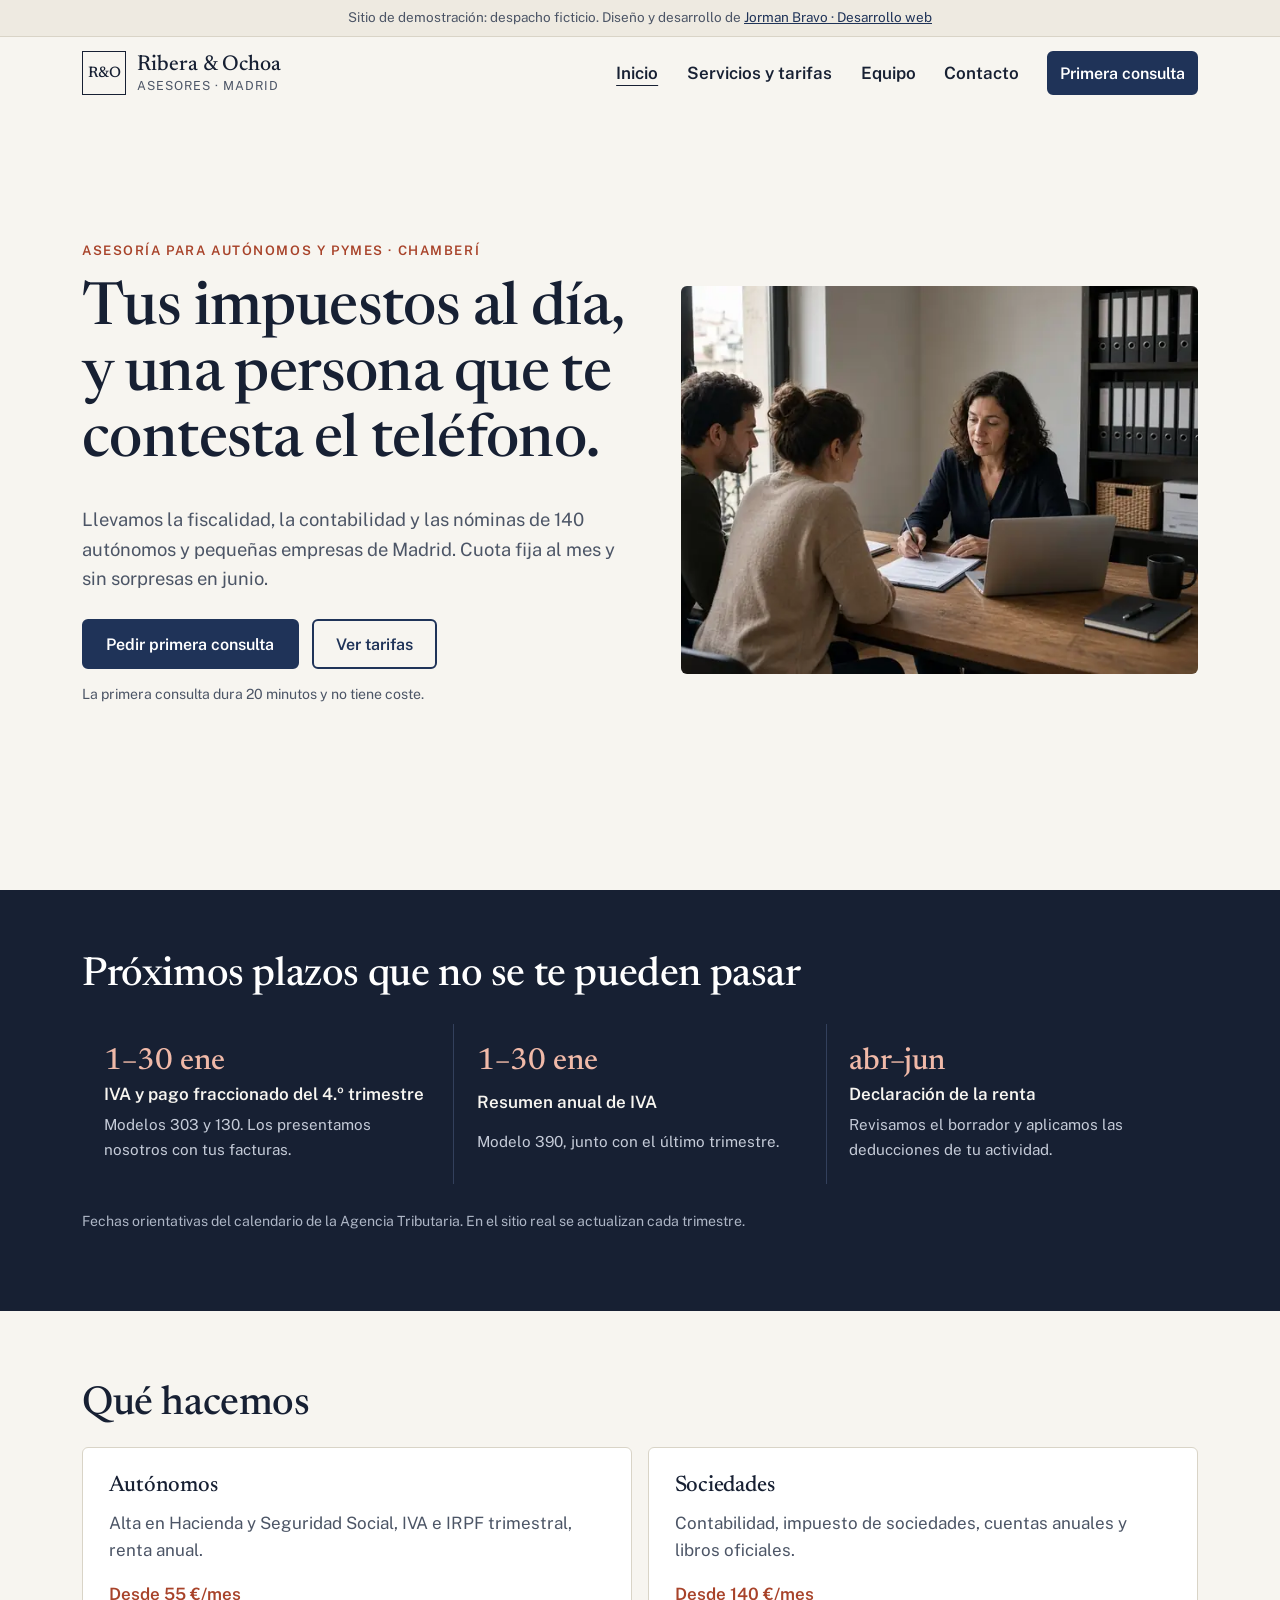
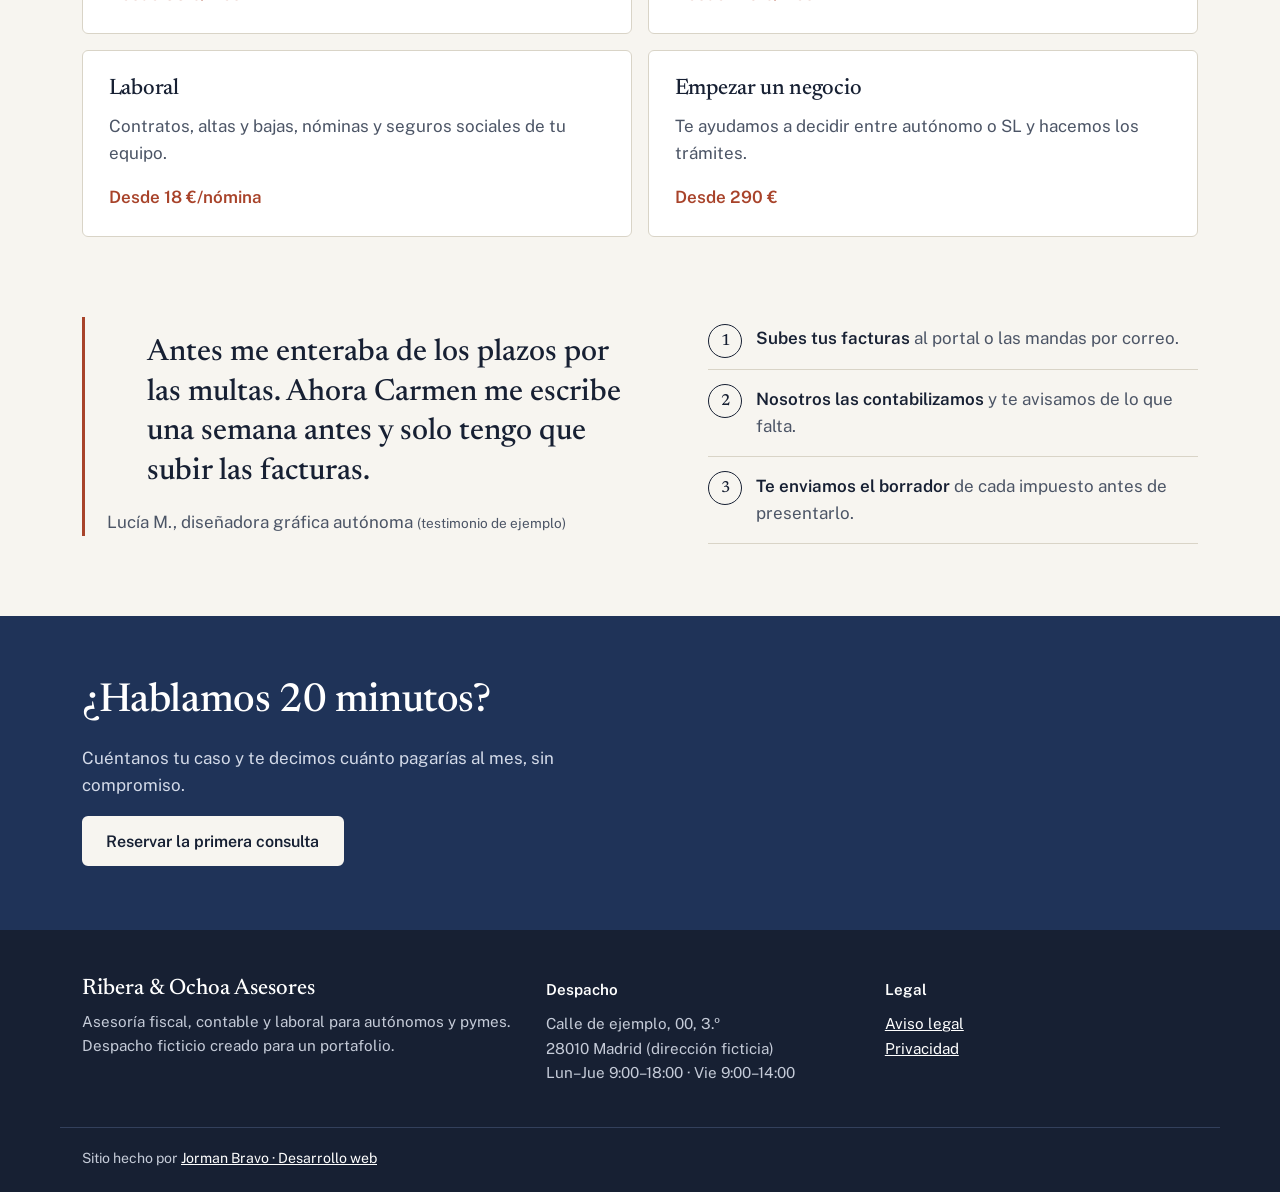
==== index.html @ f6ac03fb "Primera versión de la demo" ====
<!doctype html>
<html lang="es">
<head>
<meta charset="utf-8">
<meta name="viewport" content="width=device-width, initial-scale=1">
<title>Ribera & Ochoa Asesores · Gestoría para autónomos y pymes en Madrid</title>
<meta name="description" content="Asesoría fiscal, contable y laboral en Chamberí. Cuota fija desde 55 €/mes y primera consulta sin coste. Despacho ficticio de demostración.">
<link rel="canonical" href="https://jormanj2b.github.io/demo-asesoria/">
<meta http-equiv="Content-Security-Policy" content="default-src 'self'; img-src 'self' data:; style-src 'self'; script-src 'self'; font-src 'self'; connect-src 'self'; object-src 'none'; base-uri 'self'; form-action 'self'">
<meta name="referrer" content="strict-origin-when-cross-origin">
<meta name="theme-color" content="#172033">
<meta property="og:type" content="website">
<meta property="og:title" content="Ribera & Ochoa Asesores · Gestoría para autónomos y pymes en Madrid">
<meta property="og:description" content="Asesoría fiscal, contable y laboral en Chamberí. Cuota fija desde 55 €/mes y primera consulta sin coste. Despacho ficticio de demostración.">
<meta property="og:url" content="https://jormanj2b.github.io/demo-asesoria/">
<meta property="og:image" content="https://jormanj2b.github.io/demo-asesoria/img/og.jpg">
<meta property="og:locale" content="es_ES">
<meta name="twitter:card" content="summary_large_image">
<link rel="icon" href="favicon.svg" type="image/svg+xml">
<link rel="preload" href="fonts/newsreader-normal-500.woff2" as="font" type="font/woff2" crossorigin>
<link rel="stylesheet" href="fonts.css">
<link rel="stylesheet" href="styles.css">
<script type="application/ld+json">
{"@context":"https://schema.org","@type":"AccountingService","name":"Ribera & Ochoa Asesores","description":"Asesoría fiscal, contable y laboral para autónomos y pymes en Madrid. Despacho ficticio de demostración.","url":"https://jormanj2b.github.io/demo-asesoria/","image":"https://jormanj2b.github.io/demo-asesoria/img/og.jpg","priceRange":"desde 55 € al mes","areaServed":"España","address":{"@type":"PostalAddress","streetAddress":"Calle de ejemplo, 00","addressLocality":"Madrid","postalCode":"28010","addressCountry":"ES"},"openingHoursSpecification":[{"@type":"OpeningHoursSpecification","dayOfWeek":["Monday","Tuesday","Wednesday","Thursday"],"opens":"09:00","closes":"18:00"},{"@type":"OpeningHoursSpecification","dayOfWeek":"Friday","opens":"09:00","closes":"14:00"}],"employee":[{"@type":"Person","name":"Carmen Ribera","jobTitle":"Asesora fiscal"},{"@type":"Person","name":"Javier Ochoa","jobTitle":"Contabilidad y sociedades"},{"@type":"Person","name":"Daniela Paredes","jobTitle":"Laboral y nóminas"}]}
</script>
<link rel="preload" as="image" href="img/hero-800.webp" imagesrcset="img/hero-800.webp 800w, img/hero-1600.webp 1600w" imagesizes="(min-width: 960px) 50vw, 100vw">
</head>
<body>
<a class="skip" href="#main">Saltar al contenido</a>
<div class="demo-bar">Sitio de demostración: despacho ficticio. Diseño y desarrollo de <a href="https://jormanj2b.github.io/">Jorman Bravo · Desarrollo web</a></div>
<header class="top">
  <a class="logo" href="./"><span class="mono" aria-hidden="true">R&amp;O</span><span>Ribera &amp; Ochoa<small>Asesores · Madrid</small></span></a>
  <button class="menu-btn" type="button" aria-expanded="false" aria-controls="nav" aria-label="Abrir menú"><span></span><span></span><span></span></button>
  <nav id="nav" class="nav" aria-label="Principal"><a href="./" aria-current="page">Inicio</a><a href="servicios.html">Servicios y tarifas</a><a href="equipo.html">Equipo</a><a href="contacto.html">Contacto</a><a class="btn btn-small" href="contacto.html">Primera consulta</a></nav>
</header>
<main id="main">
<section class="hero">
  <div class="hero-text">
    <p class="eyebrow">Asesoría para autónomos y pymes · Chamberí</p>
    <h1>Tus impuestos al día, y una persona que te contesta el teléfono.</h1>
    <p class="lead">Llevamos la fiscalidad, la contabilidad y las nóminas de 140 autónomos y pequeñas empresas de Madrid. Cuota fija al mes y sin sorpresas en junio.</p>
    <div class="cta"><a class="btn" href="contacto.html">Pedir primera consulta</a><a class="btn btn-line" href="servicios.html">Ver tarifas</a></div>
    <p class="small">La primera consulta dura 20 minutos y no tiene coste.</p>
  </div>
  <img class="hero-img" src="img/hero-800.webp" srcset="img/hero-400.webp 400w, img/hero-800.webp 800w, img/hero-1600.webp 1600w" sizes="(min-width: 960px) 50vw, 100vw" width="1600" height="900" alt="Una asesora revisa documentos con una pareja de autónomos en el despacho" fetchpriority="high">
</section>
<section class="band">
  <div class="wrap">
    <h2>Próximos plazos que no se te pueden pasar</h2>
    <ol class="deadlines">
      <li><time>1–30 ene</time><b>IVA y pago fraccionado del 4.º trimestre</b><span>Modelos 303 y 130. Los presentamos nosotros con tus facturas.</span></li>
      <li><time>1–30 ene</time><b>Resumen anual de IVA</b><span>Modelo 390, junto con el último trimestre.</span></li>
      <li><time>abr–jun</time><b>Declaración de la renta</b><span>Revisamos el borrador y aplicamos las deducciones de tu actividad.</span></li>
    </ol>
    <p class="small">Fechas orientativas del calendario de la Agencia Tributaria. En el sitio real se actualizan cada trimestre.</p>
  </div>
</section>
<section class="wrap section">
  <h2>Qué hacemos</h2>
  <div class="svc-grid">
    <a class="svc" href="servicios.html#autonomos"><h3>Autónomos</h3><p>Alta en Hacienda y Seguridad Social, IVA e IRPF trimestral, renta anual.</p><span class="more">Desde 55 €/mes</span></a>
    <a class="svc" href="servicios.html#sociedades"><h3>Sociedades</h3><p>Contabilidad, impuesto de sociedades, cuentas anuales y libros oficiales.</p><span class="more">Desde 140 €/mes</span></a>
    <a class="svc" href="servicios.html#laboral"><h3>Laboral</h3><p>Contratos, altas y bajas, nóminas y seguros sociales de tu equipo.</p><span class="more">Desde 18 €/nómina</span></a>
    <a class="svc" href="servicios.html#empezar"><h3>Empezar un negocio</h3><p>Te ayudamos a decidir entre autónomo o SL y hacemos los trámites.</p><span class="more">Desde 290 €</span></a>
  </div>
</section>
<section class="wrap section quote-sec">
  <figure class="quote">
    <blockquote><p>Antes me enteraba de los plazos por las multas. Ahora Carmen me escribe una semana antes y solo tengo que subir las facturas.</p></blockquote>
    <figcaption>Lucía M., diseñadora gráfica autónoma <span>(testimonio de ejemplo)</span></figcaption>
  </figure>
  <ul class="how">
    <li><b>Subes tus facturas</b> al portal o las mandas por correo.</li>
    <li><b>Nosotros las contabilizamos</b> y te avisamos de lo que falta.</li>
    <li><b>Te enviamos el borrador</b> de cada impuesto antes de presentarlo.</li>
  </ul>
</section>
<section class="cta-band"><div class="wrap"><h2>¿Hablamos 20 minutos?</h2><p>Cuéntanos tu caso y te decimos cuánto pagarías al mes, sin compromiso.</p><a class="btn btn-light" href="contacto.html">Reservar la primera consulta</a></div></section>

</main>
<footer class="foot">
  <div class="foot-grid">
    <div><p class="foot-brand">Ribera &amp; Ochoa Asesores</p><p>Asesoría fiscal, contable y laboral para autónomos y pymes. Despacho ficticio creado para un portafolio.</p></div>
    <div><p class="foot-h">Despacho</p><p>Calle de ejemplo, 00, 3.º<br>28010 Madrid (dirección ficticia)<br>Lun–Jue 9:00–18:00 · Vie 9:00–14:00</p></div>
    <div><p class="foot-h">Legal</p><p><a href="aviso-legal.html">Aviso legal</a><br><a href="privacidad.html">Privacidad</a></p></div>
  </div>
  <p class="credit">Sitio hecho por <a href="https://jormanj2b.github.io/">Jorman Bravo · Desarrollo web</a></p>
</footer>
<script src="app.js" defer></script>
</body>
</html>
---- fonts.css ----
/* Fuentes locales (subconjunto latin) */
@font-face {
  font-family: 'Newsreader';
  font-style: normal;
  font-weight: 500;
  font-display: swap;
  src: url('fonts/newsreader-normal-500.woff2') format('woff2');
  unicode-range: U+0000-00FF, U+0131, U+0152-0153, U+02BB-02BC, U+02C6, U+02DA, U+02DC, U+0304, U+0308, U+0329, U+2000-206F, U+20AC, U+2122, U+2191, U+2193, U+2212, U+2215, U+FEFF, U+FFFD;
}
@font-face {
  font-family: 'Public Sans';
  font-style: normal;
  font-weight: 400;
  font-display: swap;
  src: url('fonts/public-sans-normal-400.woff2') format('woff2');
  unicode-range: U+0000-00FF, U+0131, U+0152-0153, U+02BB-02BC, U+02C6, U+02DA, U+02DC, U+0304, U+0308, U+0329, U+2000-206F, U+20AC, U+2122, U+2191, U+2193, U+2212, U+2215, U+FEFF, U+FFFD;
}
@font-face {
  font-family: 'Public Sans';
  font-style: normal;
  font-weight: 600;
  font-display: swap;
  src: url('fonts/public-sans-normal-600.woff2') format('woff2');
  unicode-range: U+0000-00FF, U+0131, U+0152-0153, U+02BB-02BC, U+02C6, U+02DA, U+02DC, U+0304, U+0308, U+0329, U+2000-206F, U+20AC, U+2122, U+2191, U+2193, U+2212, U+2215, U+FEFF, U+FFFD;
}
---- styles.css ----
:root{--paper:#F7F5F0;--paper-2:#EEEAE1;--ink:#172033;--navy:#1F3358;--muted:#4C5566;--accent:#A8432A;--line:#D9D4C7;--white:#FFFFFF;
--serif:'Newsreader',Georgia,serif;--sans:'Public Sans',system-ui,sans-serif;--r:6px;--wrap:1160px}
*{box-sizing:border-box}
body{margin:0;background:var(--paper);color:var(--ink);font:17px/1.6 var(--sans)}
img{max-width:100%;display:block;height:auto}
a{color:var(--navy)}
:focus-visible{outline:3px solid var(--accent);outline-offset:2px}
.skip{position:absolute;left:-999px}.skip:focus{left:8px;top:8px;z-index:60;background:var(--ink);color:#fff;padding:.6rem 1rem}
.demo-bar{background:var(--paper-2);color:var(--muted);font-size:13.5px;text-align:center;padding:.45rem 1rem;border-bottom:1px solid var(--line)}
.wrap{max-width:var(--wrap);margin:0 auto;padding:0 22px}
.section{padding:4.5rem 22px}
.top{display:flex;justify-content:space-between;align-items:center;padding:.9rem 22px;max-width:var(--wrap);margin:0 auto;position:relative}
.logo{display:flex;align-items:center;gap:.7rem;text-decoration:none;color:var(--ink)}
.logo>span:last-child{font:500 1.35rem/1.1 var(--serif);display:flex;flex-direction:column}
.logo small{font:400 .78rem var(--sans);letter-spacing:.08em;text-transform:uppercase;color:var(--muted)}
.mono{display:grid;place-items:center;width:44px;height:44px;border:1.5px solid var(--ink);font:500 .95rem var(--serif)}
.menu-btn{width:48px;height:48px;border:0;background:none;cursor:pointer;display:flex;flex-direction:column;justify-content:center;gap:5px;align-items:center}
.menu-btn span{display:block;width:22px;height:2px;background:var(--ink)}
.nav{display:none;position:absolute;right:16px;left:16px;top:100%;background:var(--white);border:1px solid var(--line);padding:.6rem;z-index:30;box-shadow:0 16px 40px rgba(23,32,51,.12)}
.nav.open{display:grid}
.nav a{padding:.75rem .8rem;text-decoration:none;color:var(--ink);font-weight:600}
.nav a[aria-current="page"]{color:var(--accent)}
.nav .btn{color:#fff}
@media (min-width:900px){
  .menu-btn{display:none}
  .nav{position:static;display:flex;align-items:center;gap:.4rem;border:0;box-shadow:none;background:none;padding:0}
  .nav a{padding:.5rem .7rem}
  .nav a[aria-current="page"]{text-decoration:underline;text-underline-offset:6px;color:var(--ink)}
  .nav .btn{margin-left:.6rem}
}
h1,h2,h3{font-family:var(--serif);font-weight:500;line-height:1.12;margin:0 0 .5em;letter-spacing:-.01em}
h1{font-size:clamp(2.3rem,5.4vw,3.7rem)}
h2{font-size:clamp(1.8rem,3.6vw,2.5rem)}
h3{font-size:1.4rem}
.eyebrow{font-size:.82rem;letter-spacing:.12em;text-transform:uppercase;font-weight:600;color:var(--accent);margin:0 0 1rem}
.lead{font-size:1.15rem;color:var(--muted);max-width:52ch}
.small{font-size:.88rem;color:var(--muted)}
.btn{display:inline-flex;align-items:center;justify-content:center;min-height:50px;padding:.75rem 1.4rem;background:var(--navy);color:#fff;border:2px solid var(--navy);border-radius:var(--r);font:600 1rem var(--sans);text-decoration:none;cursor:pointer;transition:background .15s}
.btn:hover{background:var(--ink);border-color:var(--ink)}
.btn-small{min-height:44px;padding:.4rem 1rem}
.btn-line{background:transparent;color:var(--navy)}
.btn-line:hover{background:var(--navy);color:#fff}
.btn-light{background:var(--paper);color:var(--ink);border-color:var(--paper)}
.btn-light:hover{background:#fff;color:var(--ink)}
.hero{max-width:var(--wrap);margin:0 auto;padding:1.5rem 22px 4rem;display:grid;gap:2rem;align-items:center}
.cta{display:flex;flex-wrap:wrap;gap:.8rem;margin:1.6rem 0 .6rem}
.hero-img{border-radius:var(--r);aspect-ratio:4/3;object-fit:cover;width:100%}
@media (min-width:960px){.hero{grid-template-columns:1.05fr 1fr;min-height:calc(100svh - 120px);gap:3.5rem}}
.band{background:var(--ink);color:var(--paper);padding:4rem 0}
.band h2{color:#fff}
.band .small{color:#AEB6C6}
.deadlines{list-style:none;padding:0;margin:1.6rem 0;display:grid;gap:1px;background:#33405C}
@media (min-width:800px){.deadlines{grid-template-columns:repeat(3,1fr)}}
.deadlines li{background:var(--ink);padding:1.4rem 1.4rem 1.4rem 0;display:grid;gap:.3rem}
@media (min-width:800px){.deadlines li{padding:1.4rem}}
.deadlines time{font:500 1.9rem var(--serif);color:#F0B9A8}
.deadlines b{font-weight:600}
.deadlines span{color:#C5CBD8;font-size:.95rem}
.svc-grid{display:grid;gap:1rem}
@media (min-width:700px){.svc-grid{grid-template-columns:1fr 1fr}}
.svc{display:block;background:var(--white);border:1px solid var(--line);border-radius:var(--r);padding:1.6rem;text-decoration:none;color:var(--ink);transition:transform .15s,border-color .15s}
.svc:hover{transform:translateY(-2px);border-color:var(--navy)}
.svc p{color:var(--muted);margin:0 0 1rem}
.more{font-weight:600;color:var(--accent)}
.quote-sec{display:grid;gap:2.4rem;padding-top:0}
@media (min-width:900px){.quote-sec{grid-template-columns:1.2fr 1fr;align-items:center}}
.quote{margin:0;border-left:3px solid var(--accent);padding-left:1.4rem}
.quote p{font:500 clamp(1.4rem,2.6vw,1.9rem)/1.3 var(--serif);margin:0 0 1rem}
.quote figcaption{color:var(--muted)}
.quote figcaption span{font-size:.85rem}
.how{list-style:none;padding:0;margin:0;counter-reset:h}
.how li{counter-increment:h;padding:1rem 0 1rem 3rem;border-bottom:1px solid var(--line);position:relative;color:var(--muted)}
.how li::before{content:counter(h);position:absolute;left:0;top:.9rem;width:2rem;height:2rem;border:1.5px solid var(--ink);border-radius:50%;display:grid;place-items:center;font:500 1rem var(--serif);color:var(--ink)}
.how b{color:var(--ink)}
.cta-band{background:var(--navy);color:#fff;padding:4rem 0;text-align:left}
.cta-band p{color:#D3DAE8;max-width:50ch}
.page-head{padding-top:3rem;padding-bottom:1rem}
.prices{display:grid;gap:1.2rem}
@media (min-width:900px){.prices{grid-template-columns:repeat(3,1fr);align-items:start}}
.price-card{background:var(--white);border:1px solid var(--line);border-radius:var(--r);padding:1.8rem}
.price-card.featured{border:2px solid var(--navy)}
.amount{font:500 2.8rem/1 var(--serif);margin:.2rem 0 1rem}
.amount span{font:400 1rem var(--sans);color:var(--muted)}
.price-card ul{padding-left:1.1rem;margin:0 0 1rem}
.price-card li{margin:.35rem 0}
.two{display:grid;gap:2rem}
@media (min-width:900px){.two{grid-template-columns:1.2fr 1fr}}
.mini{display:grid;grid-template-columns:1fr auto;gap:.6rem 1.2rem;margin:0;background:var(--white);border:1px solid var(--line);padding:1.4rem;border-radius:var(--r)}
.mini dd{margin:0;font-weight:600;text-align:right}
.faq details{border-bottom:1px solid var(--line);padding:.3rem 0}
.faq summary{cursor:pointer;font-weight:600;min-height:48px;display:flex;align-items:center}
.faq p{margin:0 0 1rem;color:var(--muted);max-width:70ch}
.team{display:grid;gap:2.4rem}
@media (min-width:860px){.team{grid-template-columns:repeat(3,1fr)}}
.person img{border-radius:var(--r);aspect-ratio:1;object-fit:cover;margin-bottom:1.2rem;filter:grayscale(.15)}
.person h2{font-size:1.7rem;margin:0}
.role{color:var(--accent);font-weight:600;margin:.2rem 0 .6rem}
.person p:last-child{color:var(--muted)}
.contact-grid{display:grid;gap:3rem;padding-top:1rem}
@media (min-width:900px){.contact-grid{grid-template-columns:1.4fr 1fr}}
.form{max-width:640px}
.f{display:grid;gap:.35rem;margin:0 0 1.1rem}
.f label,.f legend{font-weight:600}
.opt{font-weight:400;color:var(--muted)}
input,textarea{font:inherit;min-height:48px;padding:.6rem .8rem;border:1.5px solid #B9B3A5;border-radius:var(--r);background:var(--white);color:var(--ink);width:100%}
textarea{resize:vertical}
input:focus,textarea:focus{outline:none;border-color:var(--navy);box-shadow:0 0 0 3px rgba(31,51,88,.2)}
input[aria-invalid="true"],textarea[aria-invalid="true"]{border-color:#A8321C}
.help{margin:0;font-size:.88rem;color:var(--muted)}
.error{margin:0;color:#A8321C;font-weight:600;font-size:.92rem}
.radios{border:0;padding:0;display:flex;flex-wrap:wrap;gap:.3rem 1.4rem}
.radios legend{margin-bottom:.4rem;width:100%}
.radios label{display:flex;align-items:center;gap:.45rem;min-height:44px;font-weight:400}
.radios input,.check input{width:20px;height:20px;min-height:0;accent-color:var(--navy)}
.check{grid-template-columns:auto 1fr;align-items:start;gap:.7rem}
.check label{font-weight:400}
.success{background:var(--white);border:2px solid var(--navy);border-radius:var(--r);padding:2rem;align-self:start}
.contact-info{background:var(--paper-2);padding:1.8rem;border-radius:var(--r);align-self:start}
.contact-info h3{margin-top:1.4rem}
.legal p{max-width:70ch}
.foot{background:var(--ink);color:#C5CBD8;padding:3rem 0 1.4rem;font-size:.95rem}
.foot-grid{max-width:var(--wrap);margin:0 auto;padding:0 22px;display:grid;gap:1.6rem}
@media (min-width:860px){.foot-grid{grid-template-columns:1.4fr 1fr 1fr}}
.foot a{color:#fff}
.foot-brand{font:500 1.4rem var(--serif);color:#fff;margin:0 0 .4rem}
.foot-h{font-weight:600;color:#fff;margin:0 0 .4rem}
.foot p{margin:0 0 .6rem}
.foot .credit{max-width:var(--wrap);margin:2rem auto 0;padding:1.2rem 22px 0;border-top:1px solid #33405C;font-size:.88rem}
@media (prefers-reduced-motion:reduce){*{transition:none!important}}
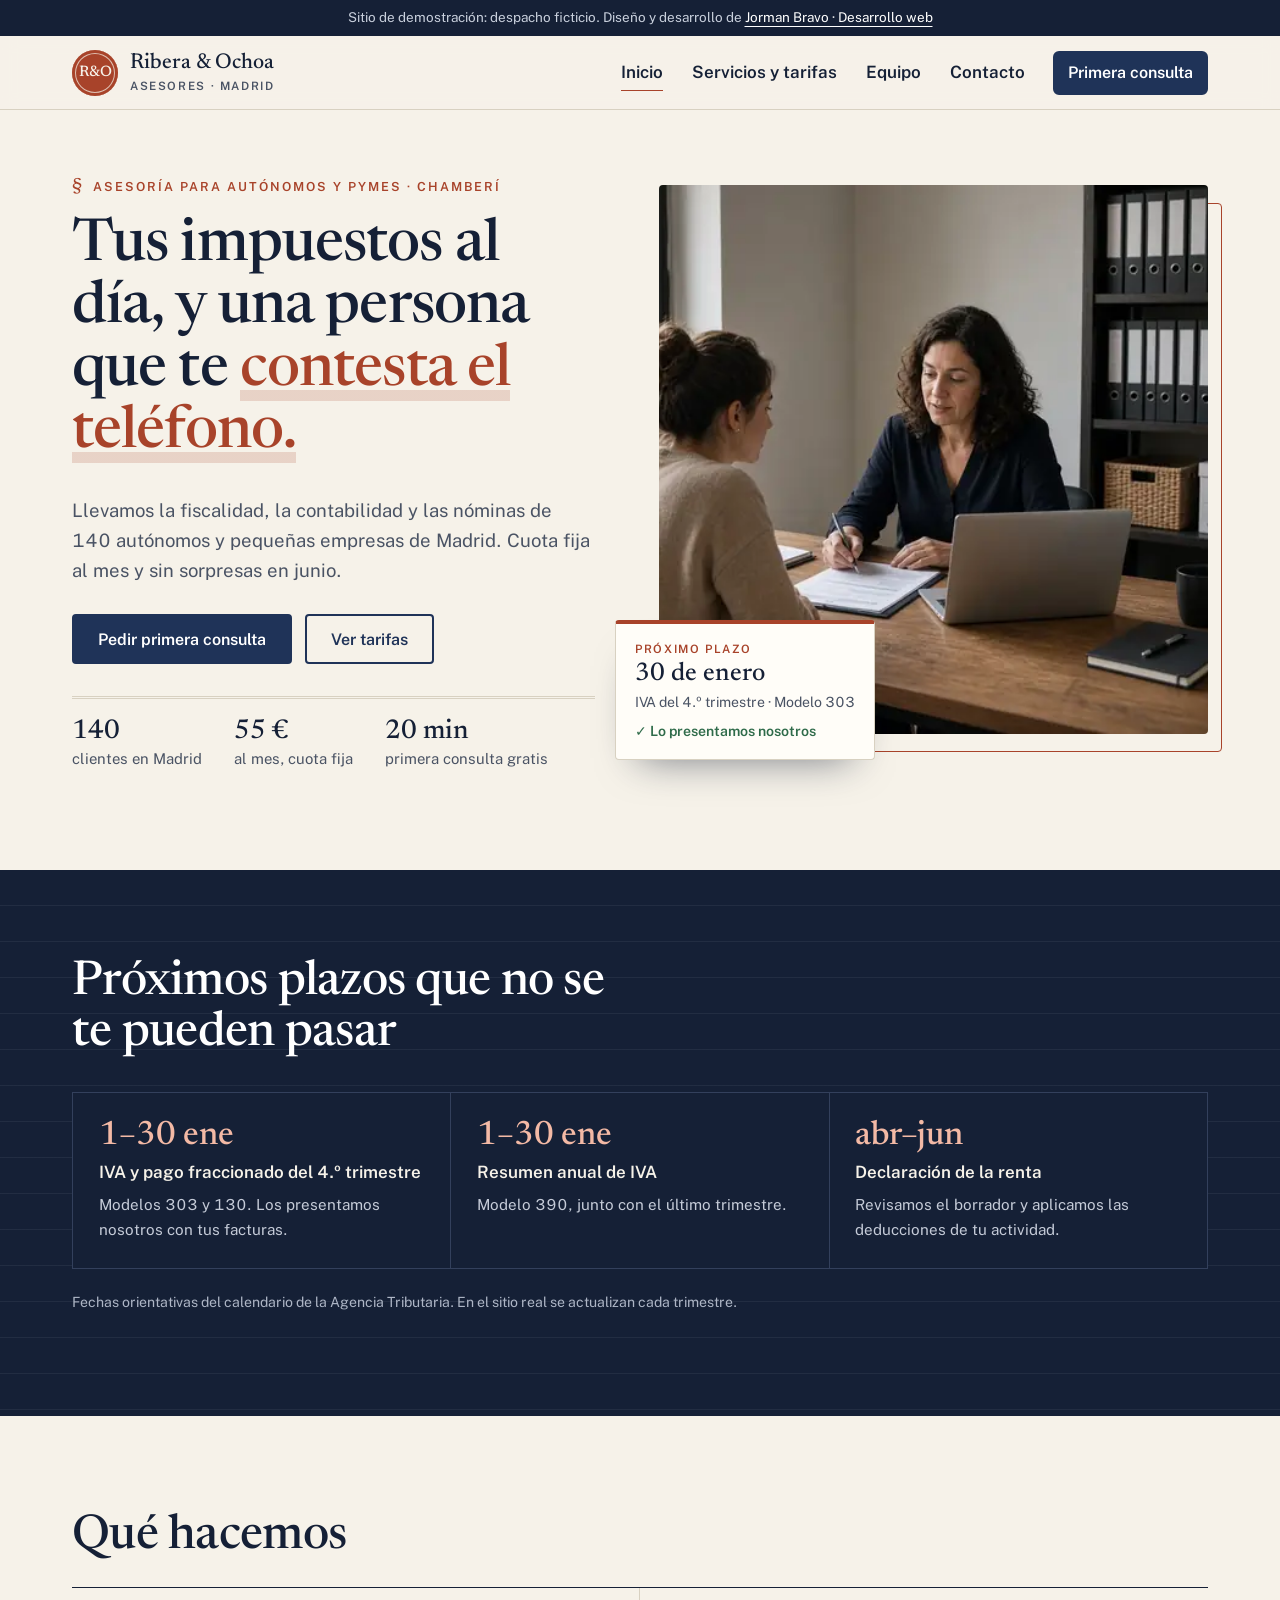
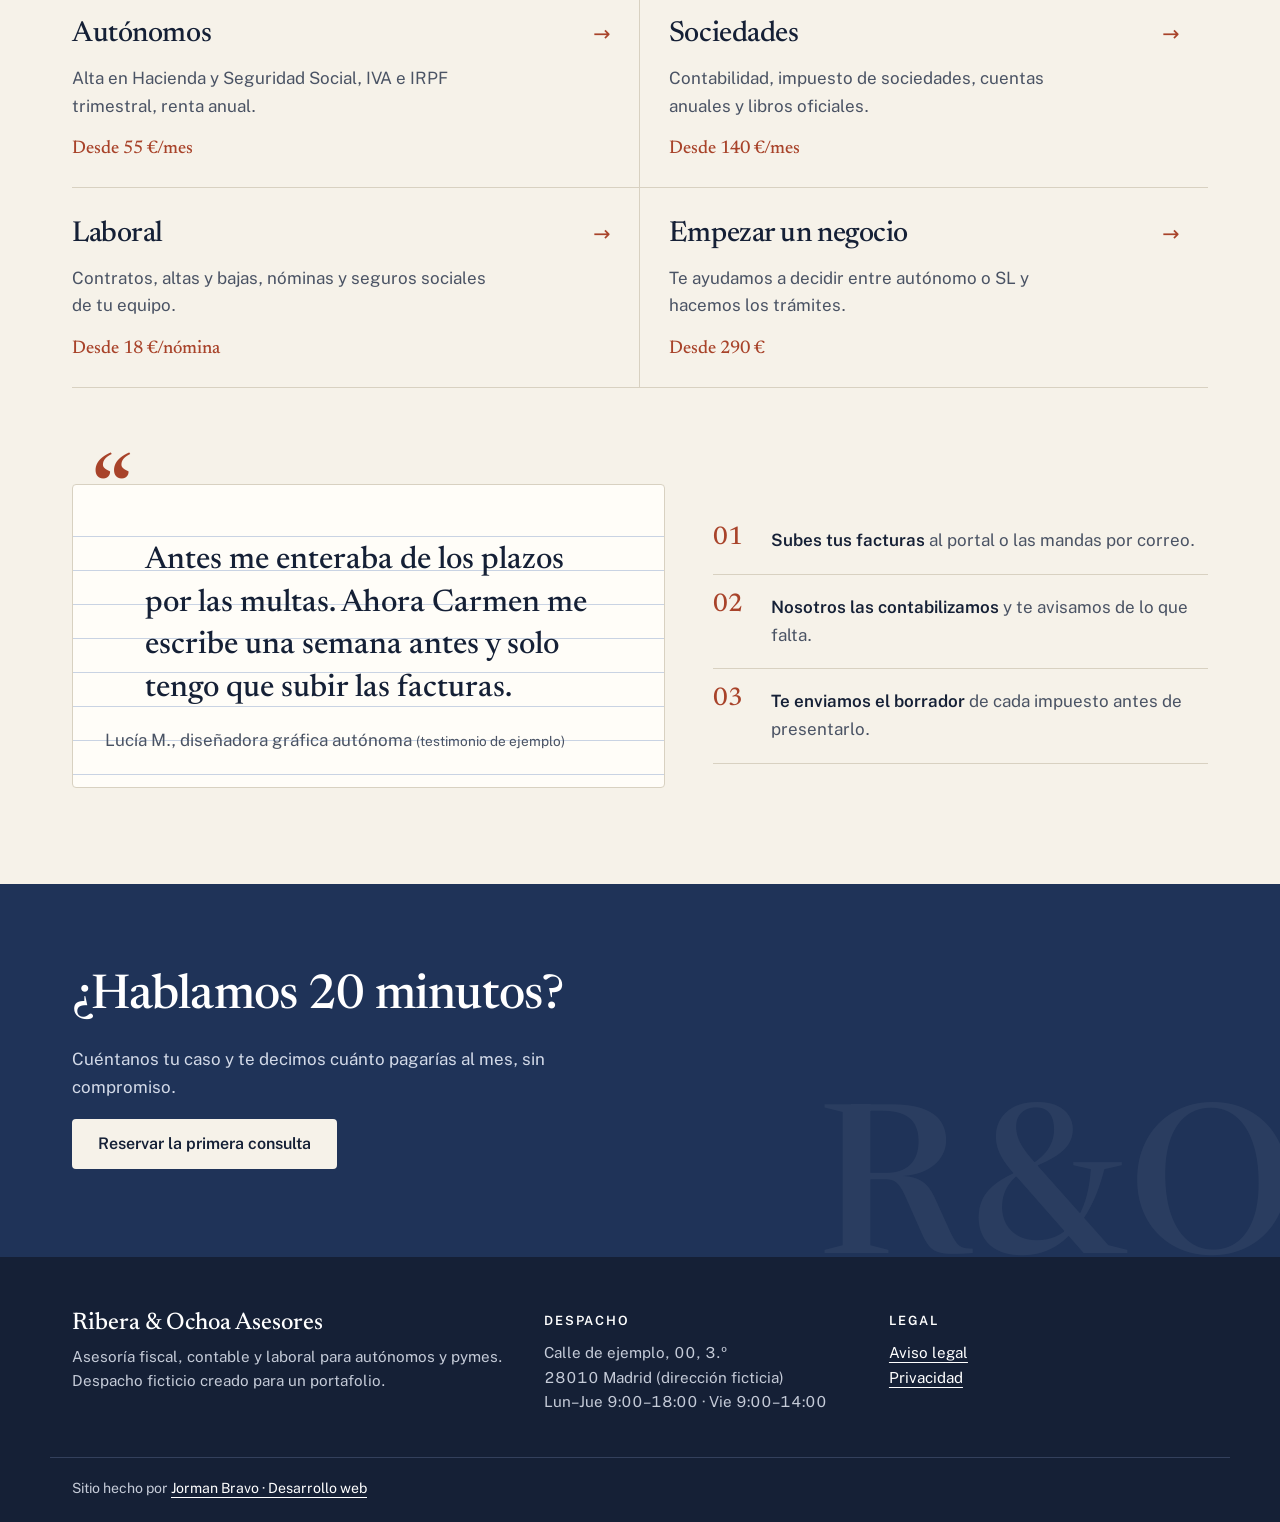
==== commit e9bbacc7: "Rediseño: libro mayor, sello terracota, plazo destacado, tarifas y formulario renovados, apariciones" ====
--- a/index.html
+++ b/index.html
@@ -25,7 +25,7 @@
 </script>
 <link rel="preload" as="image" href="img/hero-800.webp" imagesrcset="img/hero-800.webp 800w, img/hero-1600.webp 1600w" imagesizes="(min-width: 960px) 50vw, 100vw">
 </head>
-<body>
+<body data-reveal=".section h2, .svc, .deadlines li, .price-card, .person, .quote, .how li, .mini, .faq details, .contact-info">
 <a class="skip" href="#main">Saltar al contenido</a>
 <div class="demo-bar">Sitio de demostración: despacho ficticio. Diseño y desarrollo de <a href="https://jormanj2b.github.io/">Jorman Bravo · Desarrollo web</a></div>
 <header class="top">
@@ -37,12 +37,15 @@
 <section class="hero">
   <div class="hero-text">
     <p class="eyebrow">Asesoría para autónomos y pymes · Chamberí</p>
-    <h1>Tus impuestos al día, y una persona que te contesta el teléfono.</h1>
+    <h1>Tus impuestos al día, y una persona que te <em>contesta el teléfono.</em></h1>
     <p class="lead">Llevamos la fiscalidad, la contabilidad y las nóminas de 140 autónomos y pequeñas empresas de Madrid. Cuota fija al mes y sin sorpresas en junio.</p>
     <div class="cta"><a class="btn" href="contacto.html">Pedir primera consulta</a><a class="btn btn-line" href="servicios.html">Ver tarifas</a></div>
-    <p class="small">La primera consulta dura 20 minutos y no tiene coste.</p>
+    <ul class="facts"><li><b>140</b> clientes en Madrid</li><li><b>55 €</b> al mes, cuota fija</li><li><b>20 min</b> primera consulta gratis</li></ul>
   </div>
-  <img class="hero-img" src="img/hero-800.webp" srcset="img/hero-400.webp 400w, img/hero-800.webp 800w, img/hero-1600.webp 1600w" sizes="(min-width: 960px) 50vw, 100vw" width="1600" height="900" alt="Una asesora revisa documentos con una pareja de autónomos en el despacho" fetchpriority="high">
+  <figure class="hero-fig">
+    <img class="hero-img" src="img/hero-800.webp" srcset="img/hero-400.webp 400w, img/hero-800.webp 800w, img/hero-1600.webp 1600w" sizes="(min-width: 960px) 50vw, 100vw" width="1600" height="900" alt="Una asesora revisa documentos con una pareja de autónomos en el despacho" fetchpriority="high">
+    <figcaption class="stamp"><span class="stamp-k">Próximo plazo</span><b>30 de enero</b><span>IVA del 4.º trimestre · Modelo 303</span><span class="stamp-ok">Lo presentamos nosotros</span></figcaption>
+  </figure>
 </section>
 <section class="band">
   <div class="wrap">
@@ -87,5 +90,6 @@
   <p class="credit">Sitio hecho por <a href="https://jormanj2b.github.io/">Jorman Bravo · Desarrollo web</a></p>
 </footer>
 <script src="app.js" defer></script>
+<script src="reveal.js" defer></script>
 </body>
 </html>
--- a/fonts.css
+++ b/fonts.css
@@ -10,16 +10,8 @@
 @font-face {
   font-family: 'Public Sans';
   font-style: normal;
-  font-weight: 400;
+  font-weight: 400 600;
   font-display: swap;
-  src: url('fonts/public-sans-normal-400.woff2') format('woff2');
+  src: url('fonts/public-sans-normal-var.woff2') format('woff2');
   unicode-range: U+0000-00FF, U+0131, U+0152-0153, U+02BB-02BC, U+02C6, U+02DA, U+02DC, U+0304, U+0308, U+0329, U+2000-206F, U+20AC, U+2122, U+2191, U+2193, U+2212, U+2215, U+FEFF, U+FFFD;
 }
-@font-face {
-  font-family: 'Public Sans';
-  font-style: normal;
-  font-weight: 600;
-  font-display: swap;
-  src: url('fonts/public-sans-normal-600.woff2') format('woff2');
-  unicode-range: U+0000-00FF, U+0131, U+0152-0153, U+02BB-02BC, U+02C6, U+02DA, U+02DC, U+0304, U+0308, U+0329, U+2000-206F, U+20AC, U+2122, U+2191, U+2193, U+2212, U+2215, U+FEFF, U+FFFD;
-}
--- a/styles.css
+++ b/styles.css
@@ -1,129 +1,203 @@
-:root{--paper:#F7F5F0;--paper-2:#EEEAE1;--ink:#172033;--navy:#1F3358;--muted:#4C5566;--accent:#A8432A;--line:#D9D4C7;--white:#FFFFFF;
---serif:'Newsreader',Georgia,serif;--sans:'Public Sans',system-ui,sans-serif;--r:6px;--wrap:1160px}
+/* Ribera & Ochoa — despacho de Chamberí: papel de libro mayor, tinta azul y sello terracota */
+:root{--paper:#F6F2E9;--paper-2:#ECE6D8;--ink:#152036;--navy:#1F3358;--muted:#4A5364;--accent:#A8432A;--accent-2:#C2603F;--line:#D8D1C1;--rule:#C9D3E3;--white:#FFFDF8;
+--serif:'Newsreader',Georgia,serif;--sans:'Public Sans',system-ui,sans-serif;--r:4px;--wrap:1180px;--ease:cubic-bezier(.2,.7,.2,1)}
 *{box-sizing:border-box}
-body{margin:0;background:var(--paper);color:var(--ink);font:17px/1.6 var(--sans)}
+html{scroll-padding-top:90px}
+body{margin:0;background:var(--paper);color:var(--ink);font:17px/1.62 var(--sans);-webkit-font-smoothing:antialiased;font-variant-numeric:tabular-nums}
 img{max-width:100%;display:block;height:auto}
-a{color:var(--navy)}
-:focus-visible{outline:3px solid var(--accent);outline-offset:2px}
+[hidden]{display:none!important}
+a{color:var(--navy);text-underline-offset:4px}
+:focus-visible{outline:3px solid var(--accent);outline-offset:3px}
 .skip{position:absolute;left:-999px}.skip:focus{left:8px;top:8px;z-index:60;background:var(--ink);color:#fff;padding:.6rem 1rem}
-.demo-bar{background:var(--paper-2);color:var(--muted);font-size:13.5px;text-align:center;padding:.45rem 1rem;border-bottom:1px solid var(--line)}
+.demo-bar{background:var(--ink);color:#C9D0DD;font-size:13.5px;text-align:center;padding:.45rem 1rem}
+.demo-bar a{color:#fff}
 .wrap{max-width:var(--wrap);margin:0 auto;padding:0 22px}
-.section{padding:4.5rem 22px}
-.top{display:flex;justify-content:space-between;align-items:center;padding:.9rem 22px;max-width:var(--wrap);margin:0 auto;position:relative}
-.logo{display:flex;align-items:center;gap:.7rem;text-decoration:none;color:var(--ink)}
+.section{padding:clamp(4rem,8vw,6rem) 22px}
+/* header */
+.top{display:flex;justify-content:space-between;align-items:center;padding:.85rem max(22px,calc((100vw - var(--wrap))/2 + 22px));position:sticky;top:0;z-index:40;background:rgba(246,242,233,.93);backdrop-filter:blur(8px);border-bottom:1px solid var(--line)}
+.logo{display:flex;align-items:center;gap:.75rem;text-decoration:none;color:var(--ink)}
 .logo>span:last-child{font:500 1.35rem/1.1 var(--serif);display:flex;flex-direction:column}
-.logo small{font:400 .78rem var(--sans);letter-spacing:.08em;text-transform:uppercase;color:var(--muted)}
-.mono{display:grid;place-items:center;width:44px;height:44px;border:1.5px solid var(--ink);font:500 .95rem var(--serif)}
-.menu-btn{width:48px;height:48px;border:0;background:none;cursor:pointer;display:flex;flex-direction:column;justify-content:center;gap:5px;align-items:center}
-.menu-btn span{display:block;width:22px;height:2px;background:var(--ink)}
-.nav{display:none;position:absolute;right:16px;left:16px;top:100%;background:var(--white);border:1px solid var(--line);padding:.6rem;z-index:30;box-shadow:0 16px 40px rgba(23,32,51,.12)}
+.logo small{font:600 .72rem var(--sans);letter-spacing:.14em;text-transform:uppercase;color:var(--muted);margin-top:.2rem}
+.mono{display:grid;place-items:center;width:46px;height:46px;border-radius:50%;background:var(--accent);color:var(--paper);font:500 .95rem var(--serif);box-shadow:inset 0 0 0 3px var(--accent),inset 0 0 0 4px rgba(246,242,233,.7)}
+.menu-btn{width:48px;height:48px;border:1px solid var(--line);border-radius:50%;background:var(--white);cursor:pointer;display:flex;flex-direction:column;justify-content:center;gap:5px;align-items:center}
+.menu-btn span{display:block;width:20px;height:2px;background:var(--ink);transition:transform .2s,opacity .2s}
+.menu-btn[aria-expanded="true"] span:nth-child(1){transform:translateY(7px) rotate(45deg)}
+.menu-btn[aria-expanded="true"] span:nth-child(2){opacity:0}
+.menu-btn[aria-expanded="true"] span:nth-child(3){transform:translateY(-7px) rotate(-45deg)}
+.nav{display:none;position:absolute;right:16px;left:16px;top:calc(100% + 6px);background:var(--white);border:1px solid var(--line);padding:.6rem;z-index:30;box-shadow:0 24px 50px -20px rgba(21,32,54,.35);border-radius:8px}
 .nav.open{display:grid}
-.nav a{padding:.75rem .8rem;text-decoration:none;color:var(--ink);font-weight:600}
+.nav a{padding:.8rem .9rem;text-decoration:none;color:var(--ink);font-weight:600;border-radius:6px}
+.nav a:hover{background:var(--paper)}
 .nav a[aria-current="page"]{color:var(--accent)}
 .nav .btn{color:#fff}
 @media (min-width:900px){
   .menu-btn{display:none}
-  .nav{position:static;display:flex;align-items:center;gap:.4rem;border:0;box-shadow:none;background:none;padding:0}
-  .nav a{padding:.5rem .7rem}
-  .nav a[aria-current="page"]{text-decoration:underline;text-underline-offset:6px;color:var(--ink)}
-  .nav .btn{margin-left:.6rem}
+  .nav{position:static;display:flex;align-items:center;gap:.2rem;border:0;box-shadow:none;background:none;padding:0}
+  .nav a{padding:.5rem .8rem;position:relative}
+  .nav a:hover{background:none}
+  .nav a:not(.btn)::after{content:"";position:absolute;left:.8rem;right:.8rem;bottom:.2rem;height:1.5px;background:var(--accent);transform:scaleX(0);transform-origin:left;transition:transform .25s var(--ease)}
+  .nav a:not(.btn):hover::after,.nav a[aria-current="page"]::after{transform:scaleX(1)}
+  .nav a[aria-current="page"]{color:var(--ink)}
+  .nav .btn{margin-left:.8rem}
 }
-h1,h2,h3{font-family:var(--serif);font-weight:500;line-height:1.12;margin:0 0 .5em;letter-spacing:-.01em}
-h1{font-size:clamp(2.3rem,5.4vw,3.7rem)}
-h2{font-size:clamp(1.8rem,3.6vw,2.5rem)}
-h3{font-size:1.4rem}
-.eyebrow{font-size:.82rem;letter-spacing:.12em;text-transform:uppercase;font-weight:600;color:var(--accent);margin:0 0 1rem}
-.lead{font-size:1.15rem;color:var(--muted);max-width:52ch}
+h1,h2,h3{font-family:var(--serif);font-weight:500;line-height:1.06;margin:0 0 .5em;letter-spacing:-.015em}
+h1{font-size:clamp(2.5rem,6vw,4.4rem)}
+h1 em{font-style:normal;color:var(--accent);background:linear-gradient(transparent 82%,rgba(168,67,42,.18) 82%)}
+h2{font-size:clamp(2rem,4vw,3rem)}
+h3{font-size:1.45rem}
+.eyebrow{display:flex;align-items:center;gap:.7rem;font-size:.78rem;letter-spacing:.16em;text-transform:uppercase;font-weight:600;color:var(--accent);margin:0 0 1.2rem}
+.eyebrow::before{content:"§";font:500 1.2rem var(--serif);letter-spacing:0}
+.lead{font-size:1.16rem;color:var(--muted);max-width:52ch}
 .small{font-size:.88rem;color:var(--muted)}
-.btn{display:inline-flex;align-items:center;justify-content:center;min-height:50px;padding:.75rem 1.4rem;background:var(--navy);color:#fff;border:2px solid var(--navy);border-radius:var(--r);font:600 1rem var(--sans);text-decoration:none;cursor:pointer;transition:background .15s}
-.btn:hover{background:var(--ink);border-color:var(--ink)}
-.btn-small{min-height:44px;padding:.4rem 1rem}
+.btn{display:inline-flex;align-items:center;justify-content:center;gap:.5rem;min-height:50px;padding:.75rem 1.5rem;background:var(--navy);color:#fff;border:2px solid var(--navy);border-radius:var(--r);font:600 1rem var(--sans);text-decoration:none;cursor:pointer;transition:background .2s,transform .2s var(--ease),box-shadow .2s}
+.btn:hover{background:var(--ink);border-color:var(--ink);transform:translateY(-2px);box-shadow:0 12px 24px -14px rgba(21,32,54,.7)}
+.btn:active{transform:none}
+.btn-small{min-height:44px;padding:.4rem 1.1rem}
 .btn-line{background:transparent;color:var(--navy)}
 .btn-line:hover{background:var(--navy);color:#fff}
 .btn-light{background:var(--paper);color:var(--ink);border-color:var(--paper)}
-.btn-light:hover{background:#fff;color:var(--ink)}
-.hero{max-width:var(--wrap);margin:0 auto;padding:1.5rem 22px 4rem;display:grid;gap:2rem;align-items:center}
-.cta{display:flex;flex-wrap:wrap;gap:.8rem;margin:1.6rem 0 .6rem}
-.hero-img{border-radius:var(--r);aspect-ratio:4/3;object-fit:cover;width:100%}
-@media (min-width:960px){.hero{grid-template-columns:1.05fr 1fr;min-height:calc(100svh - 120px);gap:3.5rem}}
-.band{background:var(--ink);color:var(--paper);padding:4rem 0}
-.band h2{color:#fff}
+.btn-light:hover{background:#fff;border-color:#fff;color:var(--ink)}
+/* hero */
+.hero{max-width:var(--wrap);margin:0 auto;padding:2.4rem 22px 4.5rem;display:grid;gap:2.6rem;align-items:center}
+.cta{display:flex;flex-wrap:wrap;gap:.8rem;margin:1.8rem 0 2rem}
+.facts{list-style:none;margin:0;padding:1.1rem 0 0;border-top:3px double var(--line);display:flex;flex-wrap:wrap;gap:.6rem 2rem;color:var(--muted);font-size:.93rem}
+.facts b{display:block;font:500 1.7rem/1.1 var(--serif);color:var(--ink)}
+.hero-fig{margin:0 0 28px;position:relative}
+.hero-fig::before{content:"";position:absolute;inset:18px -14px -18px 14px;border:1.5px solid var(--accent);border-radius:var(--r)}
+.hero-img{position:relative;border-radius:var(--r);aspect-ratio:4/3;object-fit:cover;width:100%}
+.stamp{position:absolute;left:-10px;bottom:-26px;background:var(--white);border:1px solid var(--line);border-top:4px solid var(--accent);padding:1rem 1.2rem;display:grid;gap:.1rem;min-width:230px;box-shadow:0 22px 40px -24px rgba(21,32,54,.6);border-radius:var(--r);font-size:.88rem;color:var(--muted)}
+.stamp b{font:500 1.6rem/1.15 var(--serif);color:var(--ink)}
+.stamp-k{font-size:.72rem;text-transform:uppercase;letter-spacing:.14em;font-weight:600;color:var(--accent)}
+.stamp-ok{color:#2F6B4A;font-weight:600;margin-top:.3rem}
+.stamp-ok::before{content:"✓ "}
+@media (min-width:960px){.hero{grid-template-columns:1.05fr 1fr;min-height:calc(100svh - 140px);gap:4rem}.stamp{left:-44px}}
+/* deadlines band */
+.band{background:var(--ink);color:var(--paper);padding:clamp(4rem,8vw,5.5rem) 0;background-image:repeating-linear-gradient(transparent 0 35px,rgba(201,211,227,.07) 35px 36px)}
+.band h2{color:#fff;max-width:20ch}
 .band .small{color:#AEB6C6}
-.deadlines{list-style:none;padding:0;margin:1.6rem 0;display:grid;gap:1px;background:#33405C}
+.deadlines{list-style:none;padding:0;margin:2rem 0 1.4rem;display:grid;gap:1px;background:#33405C;border:1px solid #33405C}
 @media (min-width:800px){.deadlines{grid-template-columns:repeat(3,1fr)}}
-.deadlines li{background:var(--ink);padding:1.4rem 1.4rem 1.4rem 0;display:grid;gap:.3rem}
-@media (min-width:800px){.deadlines li{padding:1.4rem}}
-.deadlines time{font:500 1.9rem var(--serif);color:#F0B9A8}
+.deadlines li{background:var(--ink);padding:1.6rem;display:grid;gap:.4rem;align-content:start;transition:background .25s}
+.deadlines li:hover{background:#1B2843}
+.deadlines time{font:500 2.1rem var(--serif);color:#F3B9A5}
 .deadlines b{font-weight:600}
 .deadlines span{color:#C5CBD8;font-size:.95rem}
-.svc-grid{display:grid;gap:1rem}
-@media (min-width:700px){.svc-grid{grid-template-columns:1fr 1fr}}
-.svc{display:block;background:var(--white);border:1px solid var(--line);border-radius:var(--r);padding:1.6rem;text-decoration:none;color:var(--ink);transition:transform .15s,border-color .15s}
-.svc:hover{transform:translateY(-2px);border-color:var(--navy)}
-.svc p{color:var(--muted);margin:0 0 1rem}
-.more{font-weight:600;color:var(--accent)}
-.quote-sec{display:grid;gap:2.4rem;padding-top:0}
+/* services */
+.svc-grid{display:grid;gap:0;border-top:1px solid var(--ink)}
+@media (min-width:760px){.svc-grid{grid-template-columns:1fr 1fr}.svc:nth-child(odd){border-right:1px solid var(--line)}}
+.svc{display:grid;grid-template-rows:auto 1fr auto;padding:2rem 1.8rem 1.8rem 0;text-decoration:none;color:var(--ink);border-bottom:1px solid var(--line);position:relative;transition:background .25s}
+@media (min-width:760px){.svc:nth-child(even){padding-left:1.8rem}}
+.svc h3{font-size:1.8rem;display:flex;justify-content:space-between;align-items:baseline;gap:1rem}
+.svc h3::after{content:"→";font:400 1.3rem var(--sans);color:var(--accent);transition:transform .25s var(--ease)}
+.svc:hover h3::after{transform:translateX(6px)}
+.svc:hover{background:linear-gradient(90deg,rgba(168,67,42,.05),transparent)}
+.svc p{color:var(--muted);margin:0 0 1.2rem;max-width:42ch}
+.more{font:500 1.15rem var(--serif);color:var(--accent)}
+/* quote */
+.quote-sec{display:grid;gap:3rem;padding-top:0}
 @media (min-width:900px){.quote-sec{grid-template-columns:1.2fr 1fr;align-items:center}}
-.quote{margin:0;border-left:3px solid var(--accent);padding-left:1.4rem}
-.quote p{font:500 clamp(1.4rem,2.6vw,1.9rem)/1.3 var(--serif);margin:0 0 1rem}
+.quote{margin:0;position:relative;padding:2.4rem 2rem 2rem;background:var(--white);border:1px solid var(--line);border-radius:var(--r);background-image:repeating-linear-gradient(transparent 0 33px,var(--rule) 33px 34px);background-position:0 18px}
+.quote::before{content:"“";position:absolute;top:-.35em;left:1.2rem;font:500 6rem/1 var(--serif);color:var(--accent)}
+.quote p{font:500 clamp(1.45rem,2.6vw,1.95rem)/1.36 var(--serif);margin:0 0 1rem}
 .quote figcaption{color:var(--muted)}
 .quote figcaption span{font-size:.85rem}
 .how{list-style:none;padding:0;margin:0;counter-reset:h}
-.how li{counter-increment:h;padding:1rem 0 1rem 3rem;border-bottom:1px solid var(--line);position:relative;color:var(--muted)}
-.how li::before{content:counter(h);position:absolute;left:0;top:.9rem;width:2rem;height:2rem;border:1.5px solid var(--ink);border-radius:50%;display:grid;place-items:center;font:500 1rem var(--serif);color:var(--ink)}
+.how li{counter-increment:h;padding:1.2rem 0 1.2rem 3.6rem;border-bottom:1px solid var(--line);position:relative;color:var(--muted)}
+.how li::before{content:counter(h,decimal-leading-zero);position:absolute;left:0;top:1.05rem;font:500 1.6rem var(--serif);color:var(--accent)}
 .how b{color:var(--ink)}
-.cta-band{background:var(--navy);color:#fff;padding:4rem 0;text-align:left}
+.cta-band{background:var(--navy);color:#fff;padding:clamp(4rem,8vw,5.5rem) 0;position:relative;overflow:hidden}
+.cta-band::after{content:"R&O";position:absolute;right:-1rem;bottom:-3.2rem;font:500 13rem/1 var(--serif);color:rgba(255,255,255,.05);pointer-events:none}
 .cta-band p{color:#D3DAE8;max-width:50ch}
-.page-head{padding-top:3rem;padding-bottom:1rem}
+.page-head{padding-top:3.4rem;padding-bottom:1rem}
+.page-head h1{max-width:18ch}
+/* prices */
 .prices{display:grid;gap:1.2rem}
-@media (min-width:900px){.prices{grid-template-columns:repeat(3,1fr);align-items:start}}
-.price-card{background:var(--white);border:1px solid var(--line);border-radius:var(--r);padding:1.8rem}
-.price-card.featured{border:2px solid var(--navy)}
-.amount{font:500 2.8rem/1 var(--serif);margin:.2rem 0 1rem}
+@media (min-width:900px){.prices{grid-template-columns:repeat(3,1fr);align-items:stretch}}
+.price-card{background:var(--white);border:1px solid var(--line);border-radius:var(--r);padding:2rem 1.8rem;display:flex;flex-direction:column;transition:transform .25s var(--ease),box-shadow .25s}
+.price-card:hover{transform:translateY(-4px);box-shadow:0 24px 40px -30px rgba(21,32,54,.6)}
+.price-card.featured{background:var(--ink);color:var(--paper);border-color:var(--ink);position:relative}
+.price-card.featured::before{content:"La más pedida";position:absolute;top:-12px;left:1.8rem;background:var(--accent);color:#fff;font-size:.72rem;text-transform:uppercase;letter-spacing:.12em;font-weight:600;padding:.25rem .7rem;border-radius:2px}
+.price-card.featured .small,.price-card.featured .amount span{color:#B9C2D3}
+.price-card ul{list-style:none;padding:0;margin:0 0 1.2rem;flex:1}
+.price-card li{padding:.55rem 0 .55rem 1.6rem;border-bottom:1px dashed var(--line);position:relative}
+.price-card.featured li{border-color:#33405C}
+.price-card li::before{content:"✓";position:absolute;left:0;color:var(--accent);font-weight:700}
+.price-card.featured li::before{color:#F3B9A5}
+.amount{font:500 3.2rem/1 var(--serif);margin:.2rem 0 1.2rem;padding-bottom:1rem;border-bottom:3px double var(--line)}
+.price-card.featured .amount{border-color:#33405C}
 .amount span{font:400 1rem var(--sans);color:var(--muted)}
-.price-card ul{padding-left:1.1rem;margin:0 0 1rem}
-.price-card li{margin:.35rem 0}
 .two{display:grid;gap:2rem}
 @media (min-width:900px){.two{grid-template-columns:1.2fr 1fr}}
-.mini{display:grid;grid-template-columns:1fr auto;gap:.6rem 1.2rem;margin:0;background:var(--white);border:1px solid var(--line);padding:1.4rem;border-radius:var(--r)}
-.mini dd{margin:0;font-weight:600;text-align:right}
+.mini{display:grid;grid-template-columns:1fr auto;gap:0;margin:0;background:var(--white);border:1px solid var(--line);padding:.4rem 1.4rem;border-radius:var(--r)}
+.mini dt,.mini dd{padding:.8rem 0;border-bottom:1px solid var(--line)}
+.mini dt:last-of-type,.mini dd:last-of-type{border-bottom:0}
+.mini dd{margin:0;font-weight:600;text-align:right;padding-left:1rem}
+/* faq */
 .faq details{border-bottom:1px solid var(--line);padding:.3rem 0}
-.faq summary{cursor:pointer;font-weight:600;min-height:48px;display:flex;align-items:center}
-.faq p{margin:0 0 1rem;color:var(--muted);max-width:70ch}
-.team{display:grid;gap:2.4rem}
+.faq summary{cursor:pointer;font-weight:600;font-size:1.08rem;min-height:56px;display:flex;align-items:center;justify-content:space-between;gap:1rem;list-style:none}
+.faq summary::-webkit-details-marker{display:none}
+.faq summary::after{content:"+";font:400 1.7rem var(--serif);color:var(--accent);transition:transform .25s var(--ease)}
+.faq details[open] summary::after{transform:rotate(45deg)}
+.faq p{margin:0 0 1.1rem;color:var(--muted);max-width:70ch}
+/* team */
+.team{display:grid;gap:2.6rem}
 @media (min-width:860px){.team{grid-template-columns:repeat(3,1fr)}}
-.person img{border-radius:var(--r);aspect-ratio:1;object-fit:cover;margin-bottom:1.2rem;filter:grayscale(.15)}
-.person h2{font-size:1.7rem;margin:0}
-.role{color:var(--accent);font-weight:600;margin:.2rem 0 .6rem}
+.person{position:relative}
+.person img{border-radius:var(--r);aspect-ratio:4/5;object-fit:cover;margin-bottom:1.3rem;filter:grayscale(.2) contrast(1.02);transition:filter .4s,transform .5s var(--ease)}
+.person:hover img{filter:none;transform:translateY(-4px)}
+.person h2{font-size:1.8rem;margin:0}
+.role{color:var(--accent);font-weight:600;margin:.3rem 0 .7rem;font-size:.92rem;text-transform:uppercase;letter-spacing:.08em}
 .person p:last-child{color:var(--muted)}
+/* contact */
 .contact-grid{display:grid;gap:3rem;padding-top:1rem}
 @media (min-width:900px){.contact-grid{grid-template-columns:1.4fr 1fr}}
-.form{max-width:640px}
-.f{display:grid;gap:.35rem;margin:0 0 1.1rem}
+.form{max-width:660px;background:var(--white);border:1px solid var(--line);border-top:4px solid var(--navy);padding:2rem;border-radius:var(--r)}
+.f{display:grid;gap:.35rem;margin:0 0 1.2rem}
 .f label,.f legend{font-weight:600}
 .opt{font-weight:400;color:var(--muted)}
-input,textarea{font:inherit;min-height:48px;padding:.6rem .8rem;border:1.5px solid #B9B3A5;border-radius:var(--r);background:var(--white);color:var(--ink);width:100%}
+input,textarea{font:inherit;min-height:50px;padding:.6rem .85rem;border:1.5px solid #B9B3A5;border-radius:var(--r);background:var(--paper);color:var(--ink);width:100%;transition:border-color .2s,box-shadow .2s,background .2s}
 textarea{resize:vertical}
-input:focus,textarea:focus{outline:none;border-color:var(--navy);box-shadow:0 0 0 3px rgba(31,51,88,.2)}
+input:focus,textarea:focus{outline:none;border-color:var(--navy);background:#fff;box-shadow:0 0 0 4px rgba(31,51,88,.16)}
 input[aria-invalid="true"],textarea[aria-invalid="true"]{border-color:#A8321C}
 .help{margin:0;font-size:.88rem;color:var(--muted)}
 .error{margin:0;color:#A8321C;font-weight:600;font-size:.92rem}
-.radios{border:0;padding:0;display:flex;flex-wrap:wrap;gap:.3rem 1.4rem}
-.radios legend{margin-bottom:.4rem;width:100%}
-.radios label{display:flex;align-items:center;gap:.45rem;min-height:44px;font-weight:400}
-.radios input,.check input{width:20px;height:20px;min-height:0;accent-color:var(--navy)}
+.radios{border:0;padding:0;display:flex;flex-wrap:wrap;gap:.5rem}
+.radios legend{margin-bottom:.5rem;width:100%}
+.radios label{display:flex;align-items:center;gap:.5rem;min-height:46px;font-weight:500;padding:.3rem 1rem;border:1.5px solid var(--line);border-radius:999px;cursor:pointer;transition:border-color .2s,background .2s}
+.radios label:hover{border-color:var(--navy)}
+.radios label:has(input:checked){border-color:var(--navy);background:#E9EDF4}
+.radios input,.check input{width:20px;height:20px;min-height:0;accent-color:var(--navy);margin:0}
 .check{grid-template-columns:auto 1fr;align-items:start;gap:.7rem}
+.check input{margin-top:.2rem}
 .check label{font-weight:400}
-.success{background:var(--white);border:2px solid var(--navy);border-radius:var(--r);padding:2rem;align-self:start}
-.contact-info{background:var(--paper-2);padding:1.8rem;border-radius:var(--r);align-self:start}
-.contact-info h3{margin-top:1.4rem}
+.success{background:var(--white);border:1px solid var(--line);border-top:4px solid #2F6B4A;border-radius:var(--r);padding:2.2rem;align-self:start}
+.contact-info{background:var(--ink);color:#D5DBE6;padding:2rem;border-radius:var(--r);align-self:start;background-image:repeating-linear-gradient(transparent 0 33px,rgba(201,211,227,.07) 33px 34px)}
+.contact-info h2,.contact-info h3{color:#fff}
+.contact-info h3{margin-top:1.6rem}
+.contact-info .small{color:#AEB6C6}
+.legal{padding-top:3rem;padding-bottom:4rem}
 .legal p{max-width:70ch}
-.foot{background:var(--ink);color:#C5CBD8;padding:3rem 0 1.4rem;font-size:.95rem}
+.foot{background:var(--ink);color:#C5CBD8;padding:3.4rem 0 1.4rem;font-size:.95rem}
 .foot-grid{max-width:var(--wrap);margin:0 auto;padding:0 22px;display:grid;gap:1.6rem}
 @media (min-width:860px){.foot-grid{grid-template-columns:1.4fr 1fr 1fr}}
 .foot a{color:#fff}
-.foot-brand{font:500 1.4rem var(--serif);color:#fff;margin:0 0 .4rem}
-.foot-h{font-weight:600;color:#fff;margin:0 0 .4rem}
+.foot-brand{font:500 1.5rem var(--serif);color:#fff;margin:0 0 .4rem}
+.foot-h{font-weight:600;color:#fff;margin:0 0 .4rem;font-size:.8rem;text-transform:uppercase;letter-spacing:.14em}
 .foot p{margin:0 0 .6rem}
 .foot .credit{max-width:var(--wrap);margin:2rem auto 0;padding:1.2rem 22px 0;border-top:1px solid #33405C;font-size:.88rem}
-@media (prefers-reduced-motion:reduce){*{transition:none!important}}
+[tabindex="-1"]:focus{outline:none}
+.rv{opacity:0;transform:translateY(20px);transition:opacity .7s var(--ease),transform .7s var(--ease)}
+.rv.in{opacity:1;transform:none}
+@media (prefers-reduced-motion:reduce){*,*::before,*::after{transition:none!important;animation:none!important}}
+/* img-placeholder */
+img:not([src$=".svg"]){background-color:var(--paper-2)}
+@media (min-width:960px){
+  .hero{grid-template-columns:1fr 1.05fr}
+  .hero h1{font-size:clamp(2.6rem,4.6vw,4rem)}
+  .hero-img{aspect-ratio:1/1;object-position:62% 50%}
+}
+@media (max-width:959px){
+  .hero-fig::before{inset:12px -8px -12px 8px}
+  .stamp{left:auto;right:4px;bottom:-30px;min-width:0;padding:.75rem 1rem}
+  .stamp b{font-size:1.3rem}
+}
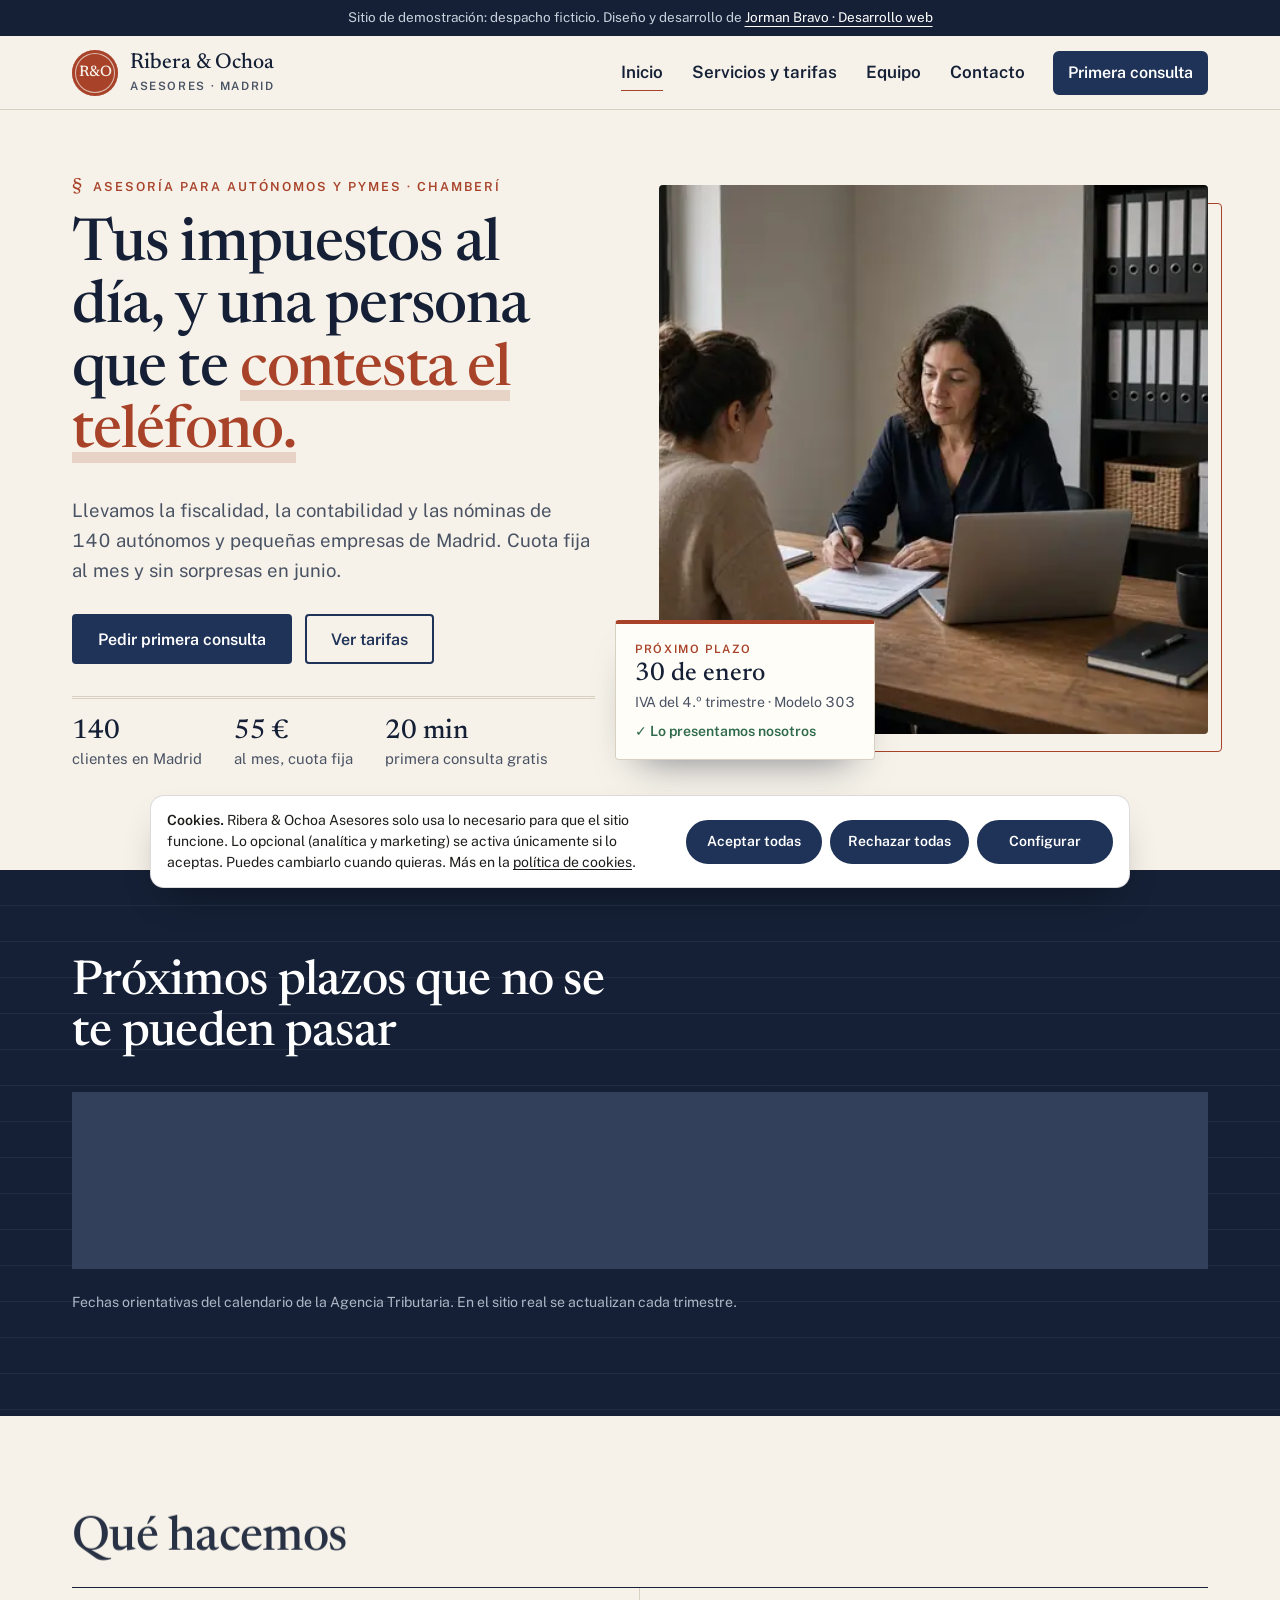
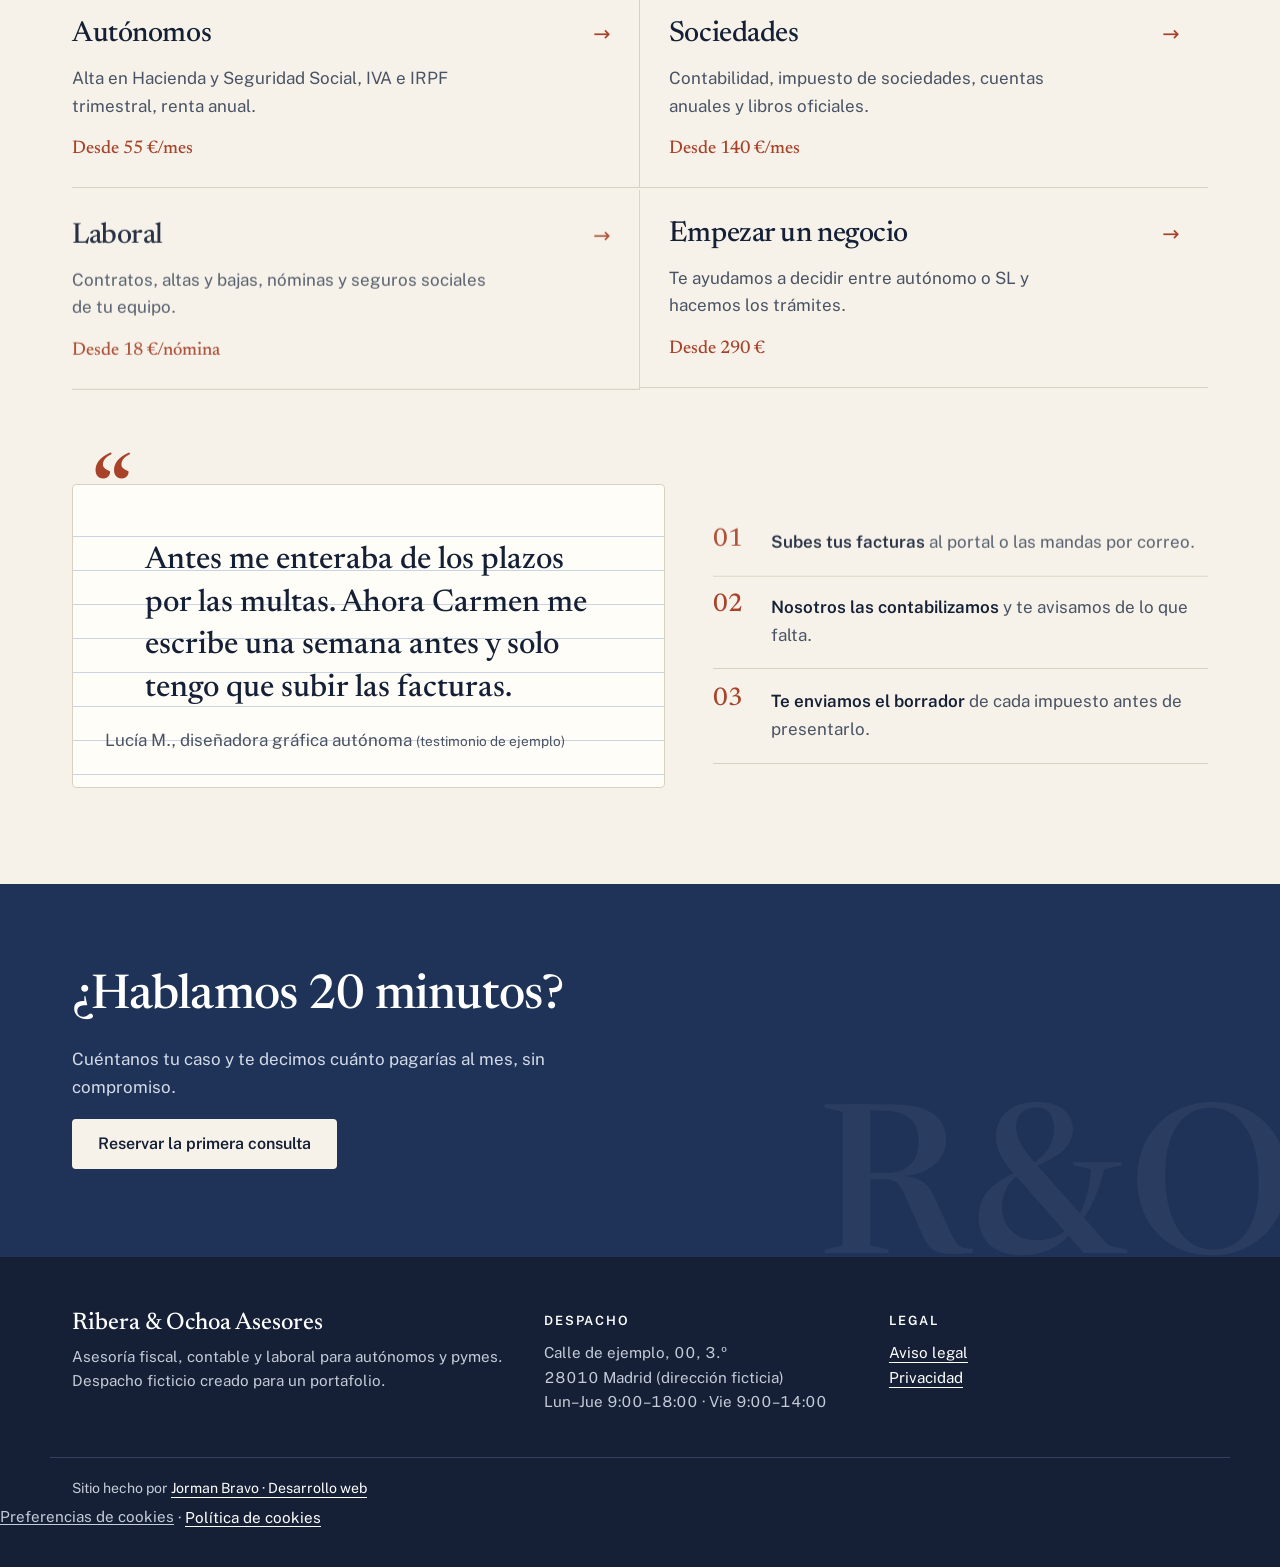
==== commit 78f04bb9: "Cookies: aviso con Aceptar todas, Rechazar todas y Configurar por categorías, nada opcional antes de" ====
--- a/index.html
+++ b/index.html
@@ -24,6 +24,7 @@
 {"@context":"https://schema.org","@type":"AccountingService","name":"Ribera & Ochoa Asesores","description":"Asesoría fiscal, contable y laboral para autónomos y pymes en Madrid. Despacho ficticio de demostración.","url":"https://jormanj2b.github.io/demo-asesoria/","image":"https://jormanj2b.github.io/demo-asesoria/img/og.jpg","priceRange":"desde 55 € al mes","areaServed":"España","address":{"@type":"PostalAddress","streetAddress":"Calle de ejemplo, 00","addressLocality":"Madrid","postalCode":"28010","addressCountry":"ES"},"openingHoursSpecification":[{"@type":"OpeningHoursSpecification","dayOfWeek":["Monday","Tuesday","Wednesday","Thursday"],"opens":"09:00","closes":"18:00"},{"@type":"OpeningHoursSpecification","dayOfWeek":"Friday","opens":"09:00","closes":"14:00"}],"employee":[{"@type":"Person","name":"Carmen Ribera","jobTitle":"Asesora fiscal"},{"@type":"Person","name":"Javier Ochoa","jobTitle":"Contabilidad y sociedades"},{"@type":"Person","name":"Daniela Paredes","jobTitle":"Laboral y nóminas"}]}
 </script>
 <link rel="preload" as="image" href="img/hero-800.webp" imagesrcset="img/hero-800.webp 800w, img/hero-1600.webp 1600w" imagesizes="(min-width: 960px) 50vw, 100vw">
+<script src="cookies.js?v=1" defer data-key="demo-asesoria" data-owner="Ribera &amp; Ochoa Asesores" data-accent="#1F3358"></script>
 </head>
 <body data-reveal=".section h2, .svc, .deadlines li, .price-card, .person, .quote, .how li, .mini, .faq details, .contact-info">
 <a class="skip" href="#main">Saltar al contenido</a>
@@ -89,7 +90,7 @@
   </div>
   <p class="credit">Sitio hecho por <a href="https://jormanj2b.github.io/">Jorman Bravo · Desarrollo web</a></p>
 </footer>
-<script src="app.js" defer></script>
+<script src="app.js?v=2" defer></script>
 <script src="reveal.js" defer></script>
 </body>
 </html>
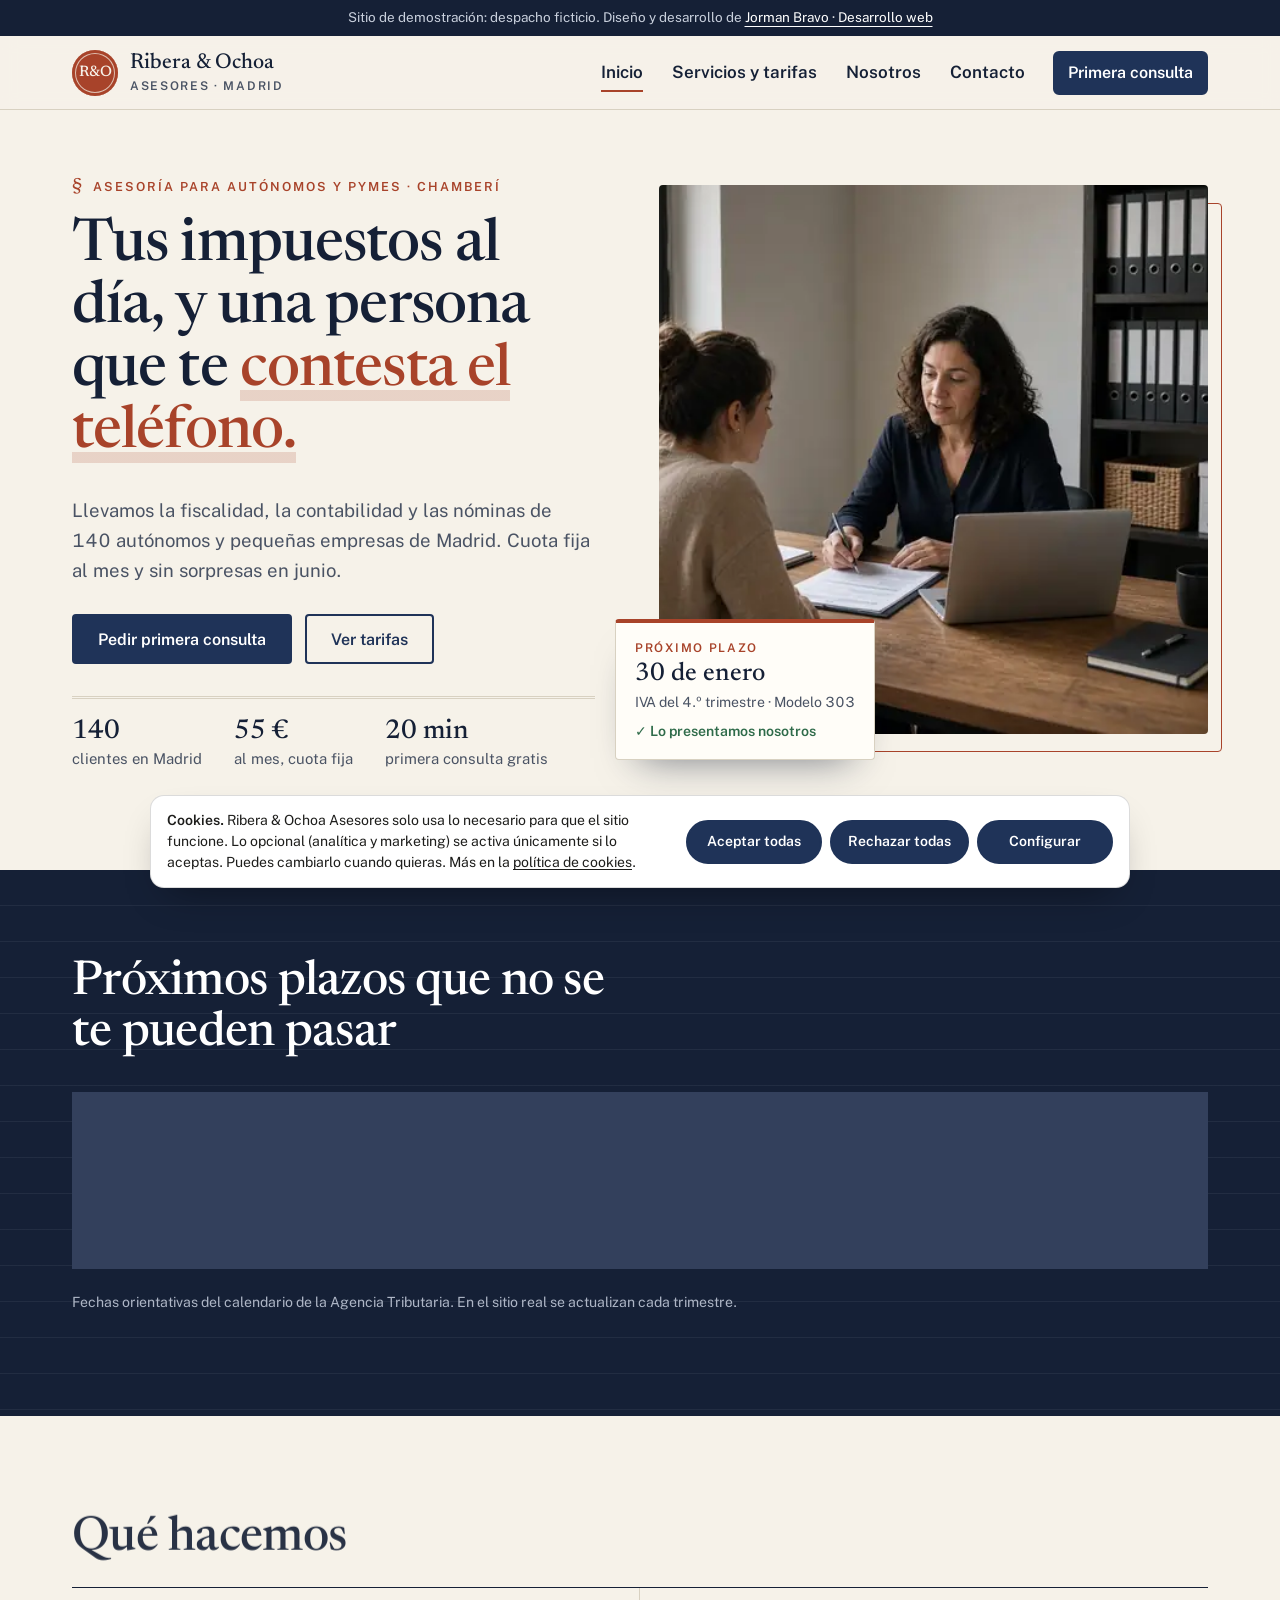
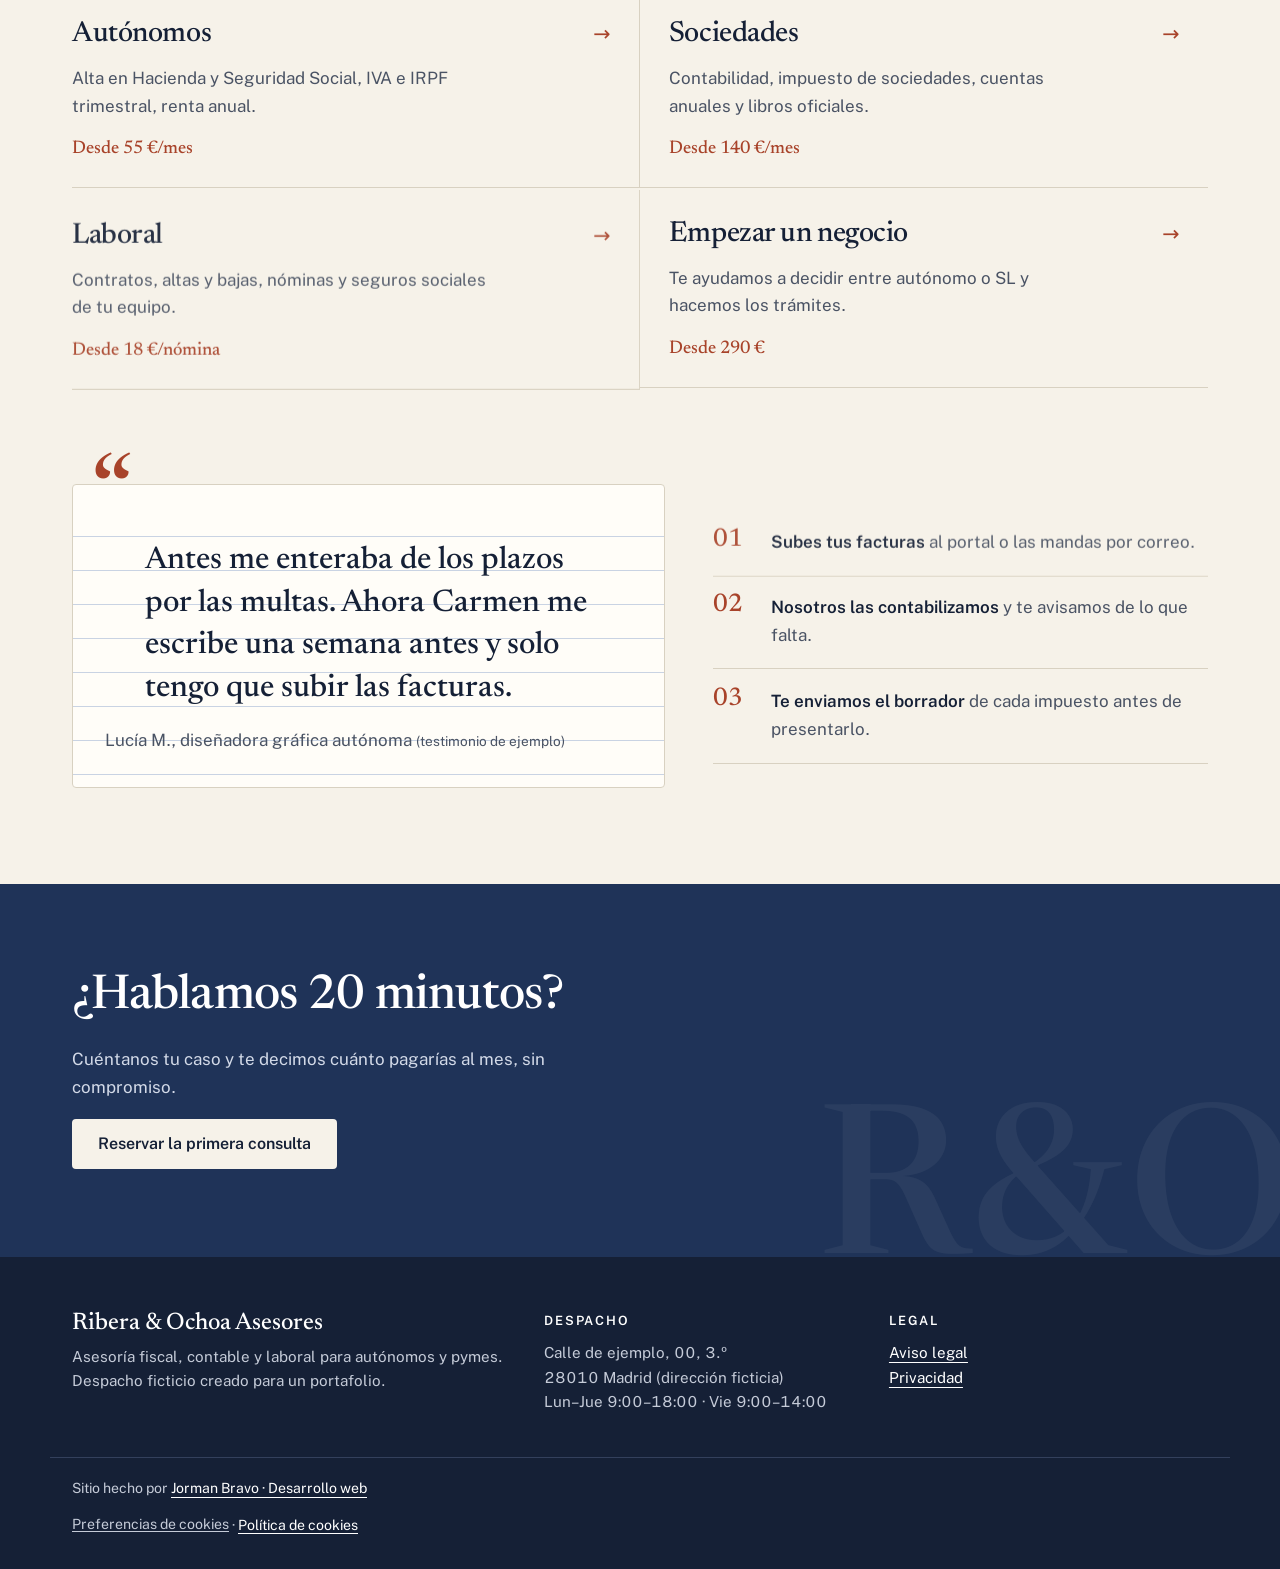
==== commit 675400f9: "Textos: voz de negocio, titular con gancho y menú más claro" ====
--- a/index.html
+++ b/index.html
@@ -32,7 +32,7 @@
 <header class="top">
   <a class="logo" href="./"><span class="mono" aria-hidden="true">R&amp;O</span><span>Ribera &amp; Ochoa<small>Asesores · Madrid</small></span></a>
   <button class="menu-btn" type="button" aria-expanded="false" aria-controls="nav" aria-label="Abrir menú"><span></span><span></span><span></span></button>
-  <nav id="nav" class="nav" aria-label="Principal"><a href="./" aria-current="page">Inicio</a><a href="servicios.html">Servicios y tarifas</a><a href="equipo.html">Equipo</a><a href="contacto.html">Contacto</a><a class="btn btn-small" href="contacto.html">Primera consulta</a></nav>
+  <nav id="nav" class="nav" aria-label="Principal"><a href="./" aria-current="page">Inicio</a><a href="servicios.html">Servicios y tarifas</a><a href="equipo.html">Nosotros</a><a href="contacto.html">Contacto</a><a class="btn btn-small" href="contacto.html">Primera consulta</a></nav>
 </header>
 <main id="main">
 <section class="hero">
--- a/styles.css
+++ b/styles.css
@@ -201,3 +201,9 @@
   .stamp{left:auto;right:4px;bottom:-30px;min-width:0;padding:.75rem 1rem}
   .stamp b{font-size:1.3rem}
 }
+/* ronda 2: aviso de cookies alineado con la columna del pie */
+.foot>.ck-foot{max-width:var(--wrap);margin:.2rem auto 0;padding:0 22px;font-size:.88rem}
+/* ronda 2: ninguna etiqueta por debajo de 12 px */
+.logo small,.stamp-k{font-size:.75rem}
+.skip{display:inline-flex;align-items:center;min-height:44px}
+.nav a{min-height:44px;display:inline-flex;align-items:center}
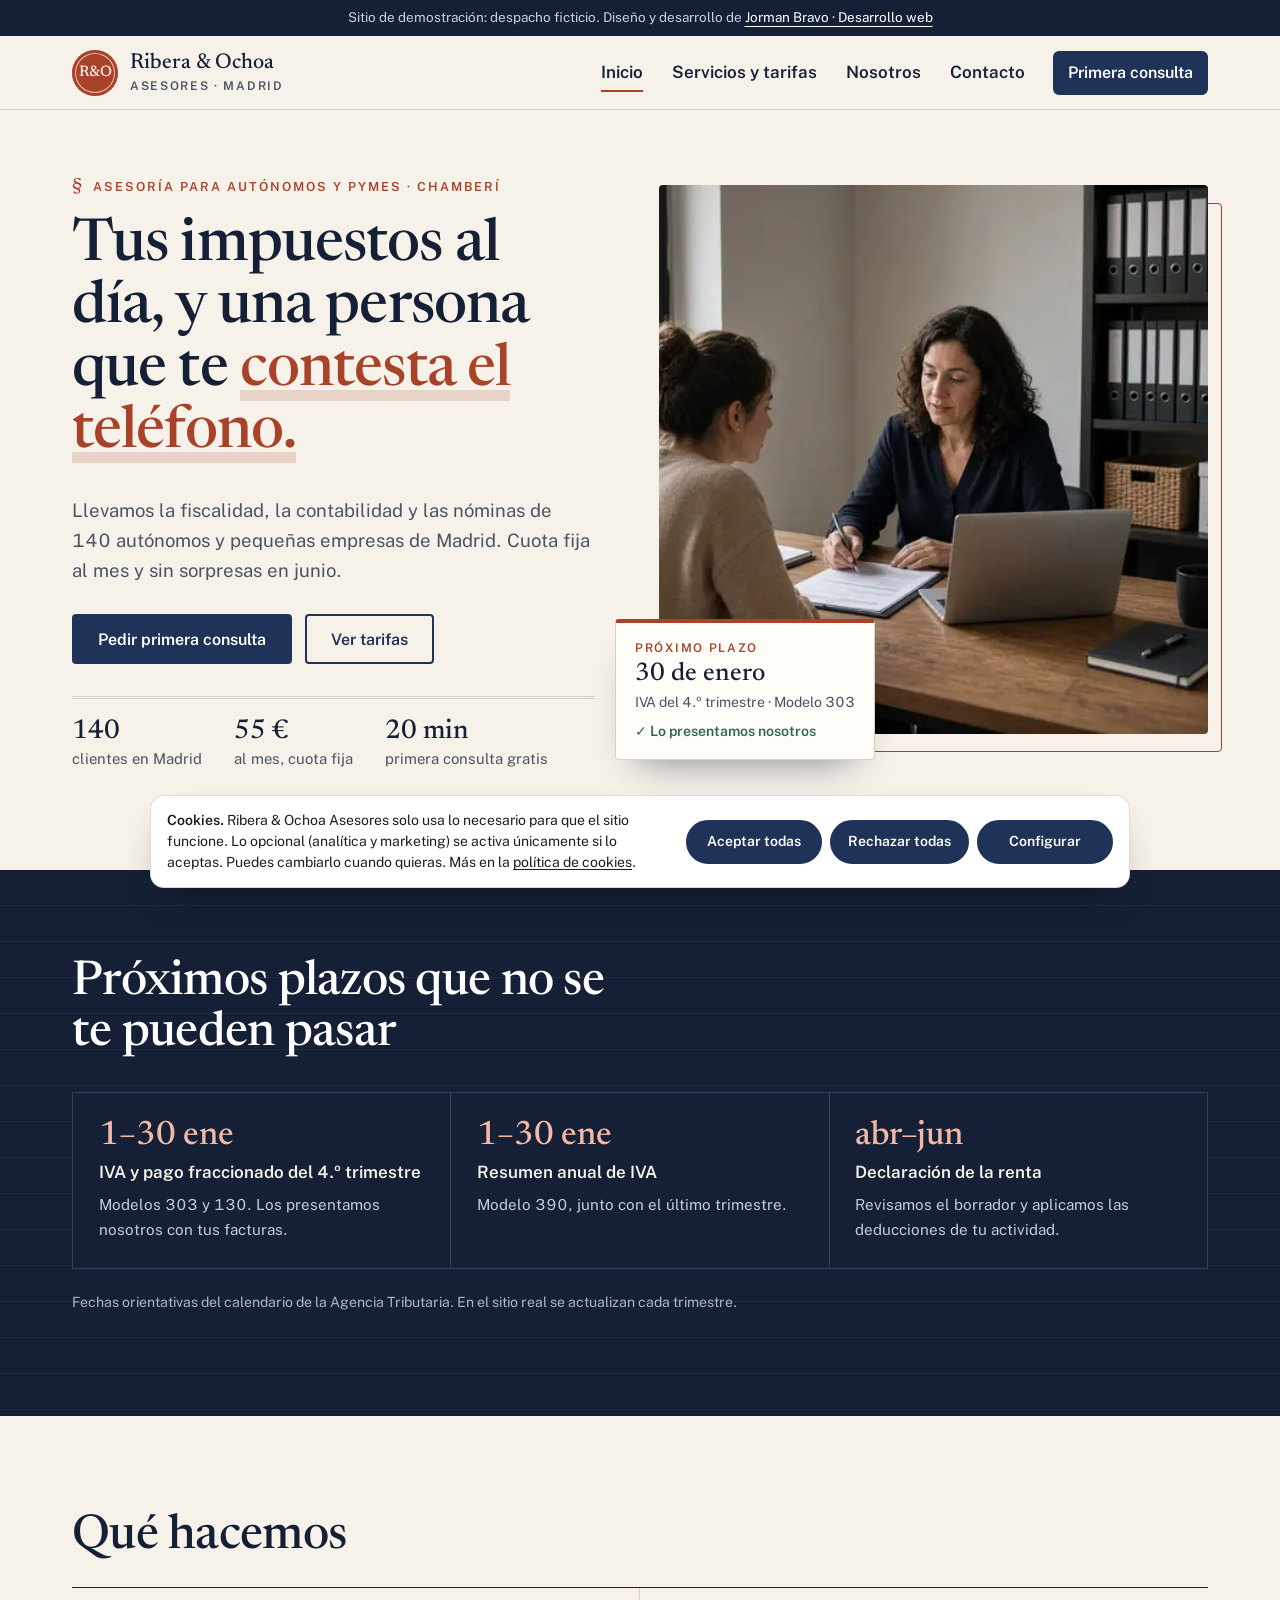
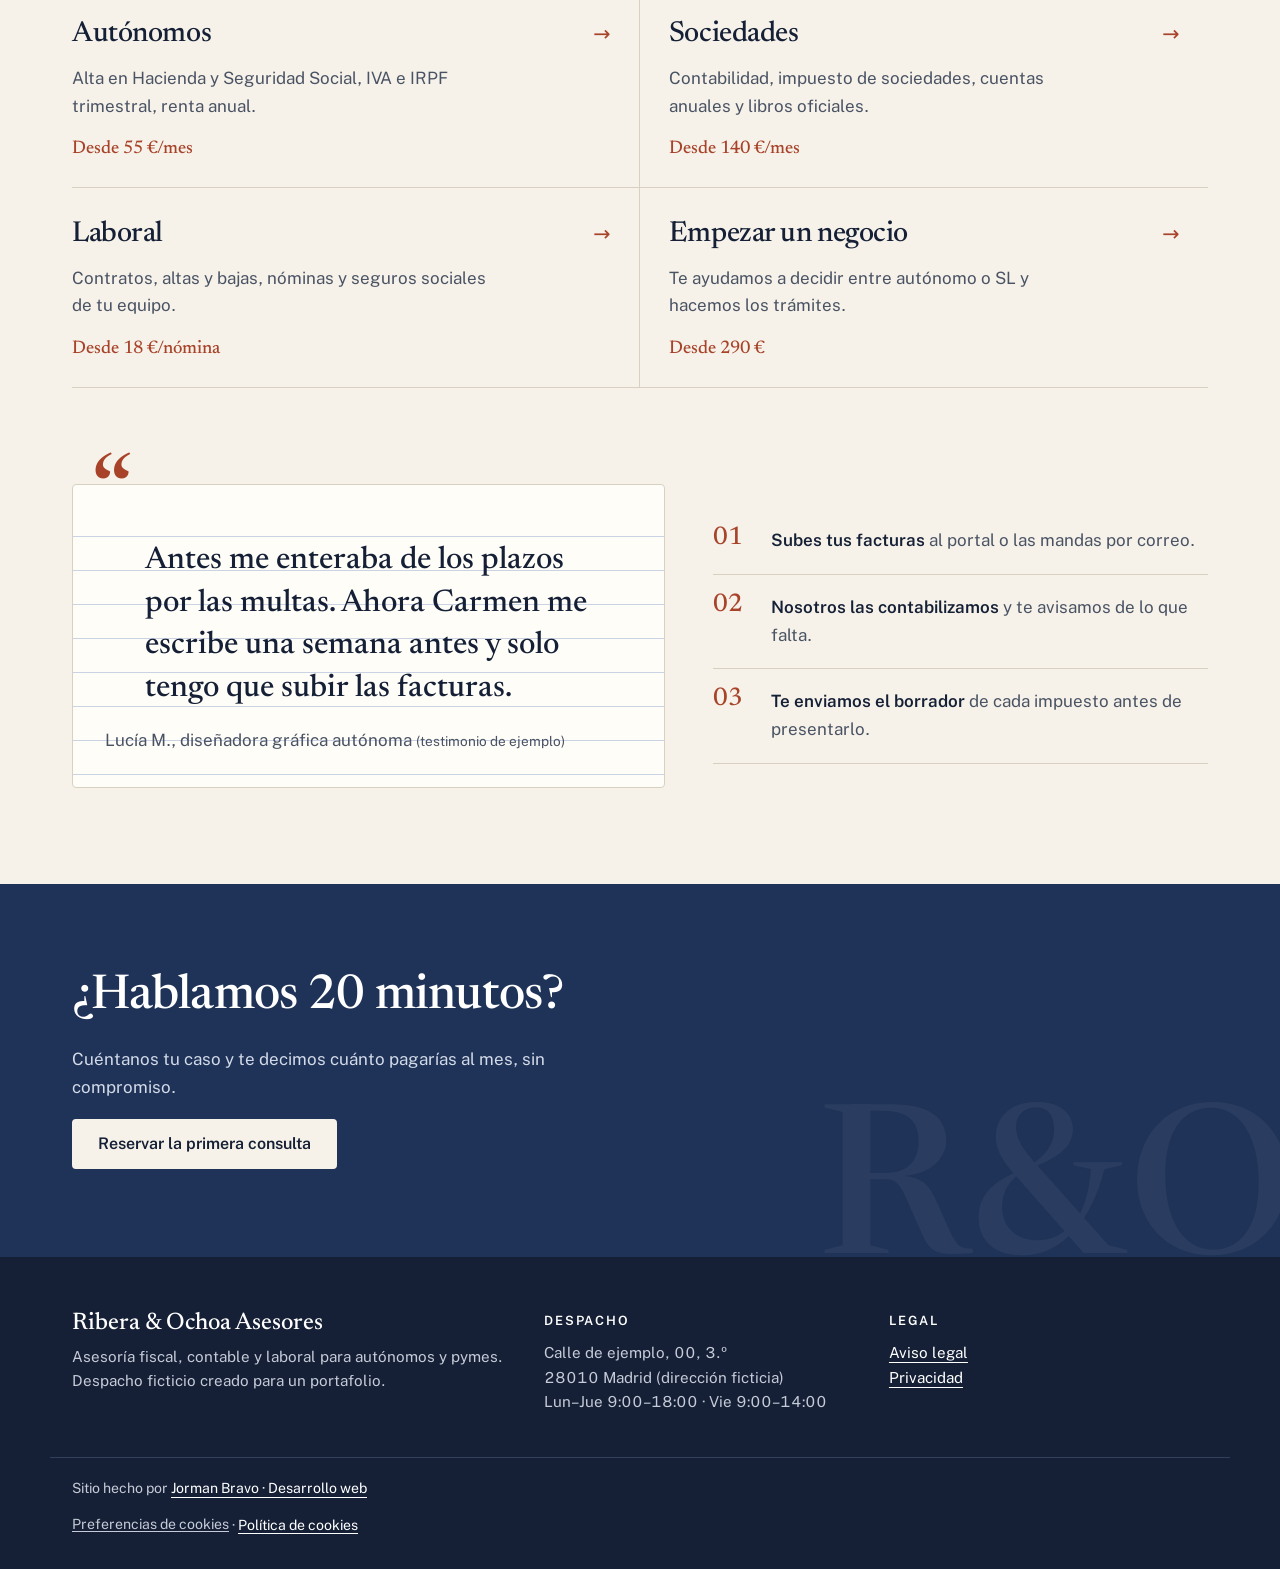
==== commit 437343f9: "Dominio: actualizo URLs canónicas, Open Graph y enlaces del portafolio a jormanbravo.com/demo-asesor" ====
--- a/index.html
+++ b/index.html
@@ -5,15 +5,15 @@
 <meta name="viewport" content="width=device-width, initial-scale=1">
 <title>Ribera & Ochoa Asesores · Gestoría para autónomos y pymes en Madrid</title>
 <meta name="description" content="Asesoría fiscal, contable y laboral en Chamberí. Cuota fija desde 55 €/mes y primera consulta sin coste. Despacho ficticio de demostración.">
-<link rel="canonical" href="https://jormanj2b.github.io/demo-asesoria/">
-<meta http-equiv="Content-Security-Policy" content="default-src 'self'; img-src 'self' data:; style-src 'self'; script-src 'self'; font-src 'self'; connect-src 'self'; object-src 'none'; base-uri 'self'; form-action 'self'">
+<link rel="canonical" href="https://jormanbravo.com/demo-asesoria/">
+<meta http-equiv="Content-Security-Policy" content="default-src 'self'; img-src 'self' data: https://jormanj2b.goatcounter.com; style-src 'self'; script-src 'self' https://gc.zgo.at; font-src 'self'; connect-src 'self' https://jormanj2b.goatcounter.com; object-src 'none'; base-uri 'self'; form-action 'self'">
 <meta name="referrer" content="strict-origin-when-cross-origin">
 <meta name="theme-color" content="#172033">
 <meta property="og:type" content="website">
 <meta property="og:title" content="Ribera & Ochoa Asesores · Gestoría para autónomos y pymes en Madrid">
 <meta property="og:description" content="Asesoría fiscal, contable y laboral en Chamberí. Cuota fija desde 55 €/mes y primera consulta sin coste. Despacho ficticio de demostración.">
-<meta property="og:url" content="https://jormanj2b.github.io/demo-asesoria/">
-<meta property="og:image" content="https://jormanj2b.github.io/demo-asesoria/img/og.jpg">
+<meta property="og:url" content="https://jormanbravo.com/demo-asesoria/">
+<meta property="og:image" content="https://jormanbravo.com/demo-asesoria/img/og.jpg">
 <meta property="og:locale" content="es_ES">
 <meta name="twitter:card" content="summary_large_image">
 <link rel="icon" href="favicon.svg" type="image/svg+xml">
@@ -21,14 +21,14 @@
 <link rel="stylesheet" href="fonts.css">
 <link rel="stylesheet" href="styles.css">
 <script type="application/ld+json">
-{"@context":"https://schema.org","@type":"AccountingService","name":"Ribera & Ochoa Asesores","description":"Asesoría fiscal, contable y laboral para autónomos y pymes en Madrid. Despacho ficticio de demostración.","url":"https://jormanj2b.github.io/demo-asesoria/","image":"https://jormanj2b.github.io/demo-asesoria/img/og.jpg","priceRange":"desde 55 € al mes","areaServed":"España","address":{"@type":"PostalAddress","streetAddress":"Calle de ejemplo, 00","addressLocality":"Madrid","postalCode":"28010","addressCountry":"ES"},"openingHoursSpecification":[{"@type":"OpeningHoursSpecification","dayOfWeek":["Monday","Tuesday","Wednesday","Thursday"],"opens":"09:00","closes":"18:00"},{"@type":"OpeningHoursSpecification","dayOfWeek":"Friday","opens":"09:00","closes":"14:00"}],"employee":[{"@type":"Person","name":"Carmen Ribera","jobTitle":"Asesora fiscal"},{"@type":"Person","name":"Javier Ochoa","jobTitle":"Contabilidad y sociedades"},{"@type":"Person","name":"Daniela Paredes","jobTitle":"Laboral y nóminas"}]}
+{"@context":"https://schema.org","@type":"AccountingService","name":"Ribera & Ochoa Asesores","description":"Asesoría fiscal, contable y laboral para autónomos y pymes en Madrid. Despacho ficticio de demostración.","url":"https://jormanbravo.com/demo-asesoria/","image":"https://jormanbravo.com/demo-asesoria/img/og.jpg","priceRange":"desde 55 € al mes","areaServed":"España","address":{"@type":"PostalAddress","streetAddress":"Calle de ejemplo, 00","addressLocality":"Madrid","postalCode":"28010","addressCountry":"ES"},"openingHoursSpecification":[{"@type":"OpeningHoursSpecification","dayOfWeek":["Monday","Tuesday","Wednesday","Thursday"],"opens":"09:00","closes":"18:00"},{"@type":"OpeningHoursSpecification","dayOfWeek":"Friday","opens":"09:00","closes":"14:00"}],"employee":[{"@type":"Person","name":"Carmen Ribera","jobTitle":"Asesora fiscal"},{"@type":"Person","name":"Javier Ochoa","jobTitle":"Contabilidad y sociedades"},{"@type":"Person","name":"Daniela Paredes","jobTitle":"Laboral y nóminas"}]}
 </script>
 <link rel="preload" as="image" href="img/hero-800.webp" imagesrcset="img/hero-800.webp 800w, img/hero-1600.webp 1600w" imagesizes="(min-width: 960px) 50vw, 100vw">
 <script src="cookies.js?v=1" defer data-key="demo-asesoria" data-owner="Ribera &amp; Ochoa Asesores" data-accent="#1F3358"></script>
 </head>
 <body data-reveal=".section h2, .svc, .deadlines li, .price-card, .person, .quote, .how li, .mini, .faq details, .contact-info">
 <a class="skip" href="#main">Saltar al contenido</a>
-<div class="demo-bar">Sitio de demostración: despacho ficticio. Diseño y desarrollo de <a href="https://jormanj2b.github.io/">Jorman Bravo · Desarrollo web</a></div>
+<div class="demo-bar">Sitio de demostración: despacho ficticio. Diseño y desarrollo de <a href="https://jormanbravo.com/">Jorman Bravo · Desarrollo web</a></div>
 <header class="top">
   <a class="logo" href="./"><span class="mono" aria-hidden="true">R&amp;O</span><span>Ribera &amp; Ochoa<small>Asesores · Madrid</small></span></a>
   <button class="menu-btn" type="button" aria-expanded="false" aria-controls="nav" aria-label="Abrir menú"><span></span><span></span><span></span></button>
@@ -88,9 +88,10 @@
     <div><p class="foot-h">Despacho</p><p>Calle de ejemplo, 00, 3.º<br>28010 Madrid (dirección ficticia)<br>Lun–Jue 9:00–18:00 · Vie 9:00–14:00</p></div>
     <div><p class="foot-h">Legal</p><p><a href="aviso-legal.html">Aviso legal</a><br><a href="privacidad.html">Privacidad</a></p></div>
   </div>
-  <p class="credit">Sitio hecho por <a href="https://jormanj2b.github.io/">Jorman Bravo · Desarrollo web</a></p>
+  <p class="credit">Sitio hecho por <a href="https://jormanbravo.com/">Jorman Bravo · Desarrollo web</a></p>
 </footer>
 <script src="app.js?v=2" defer></script>
 <script src="reveal.js" defer></script>
+<script data-goatcounter="https://jormanj2b.goatcounter.com/count" async src="//gc.zgo.at/count.js"></script>
 </body>
 </html>
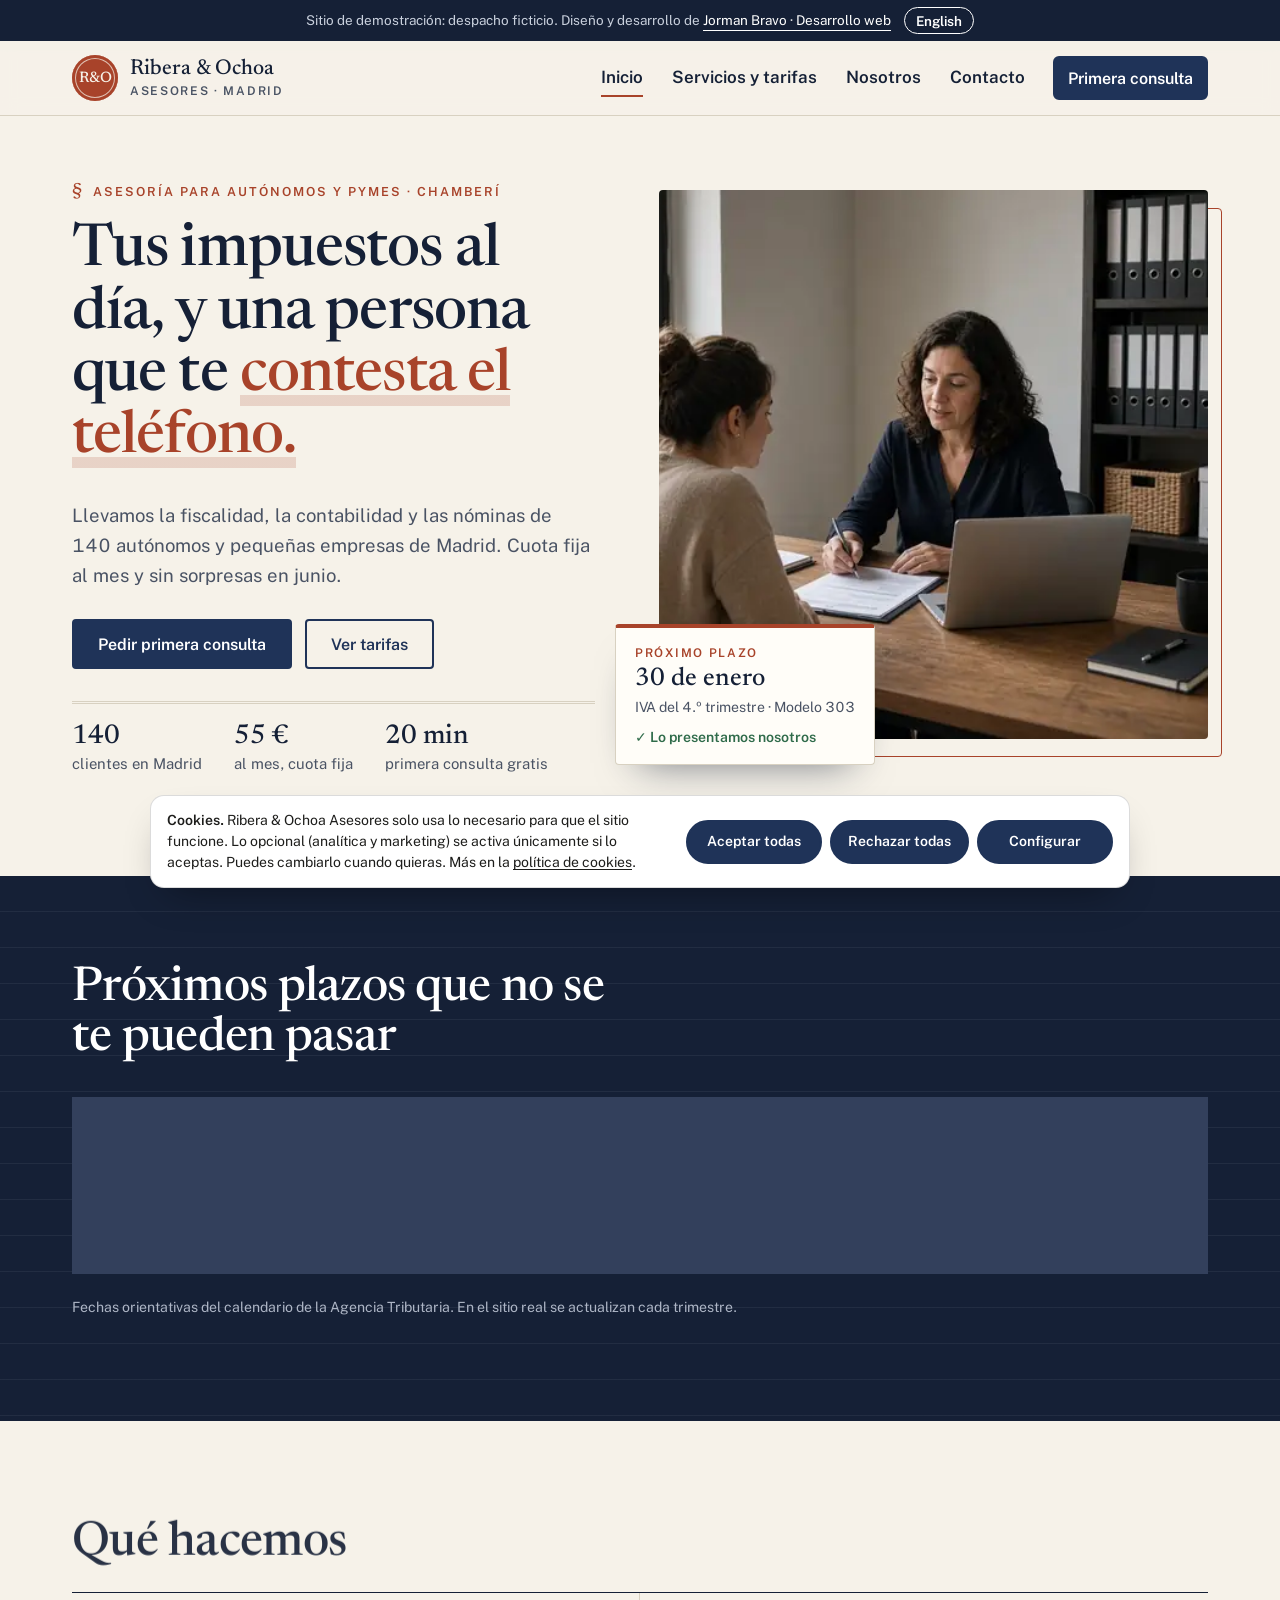
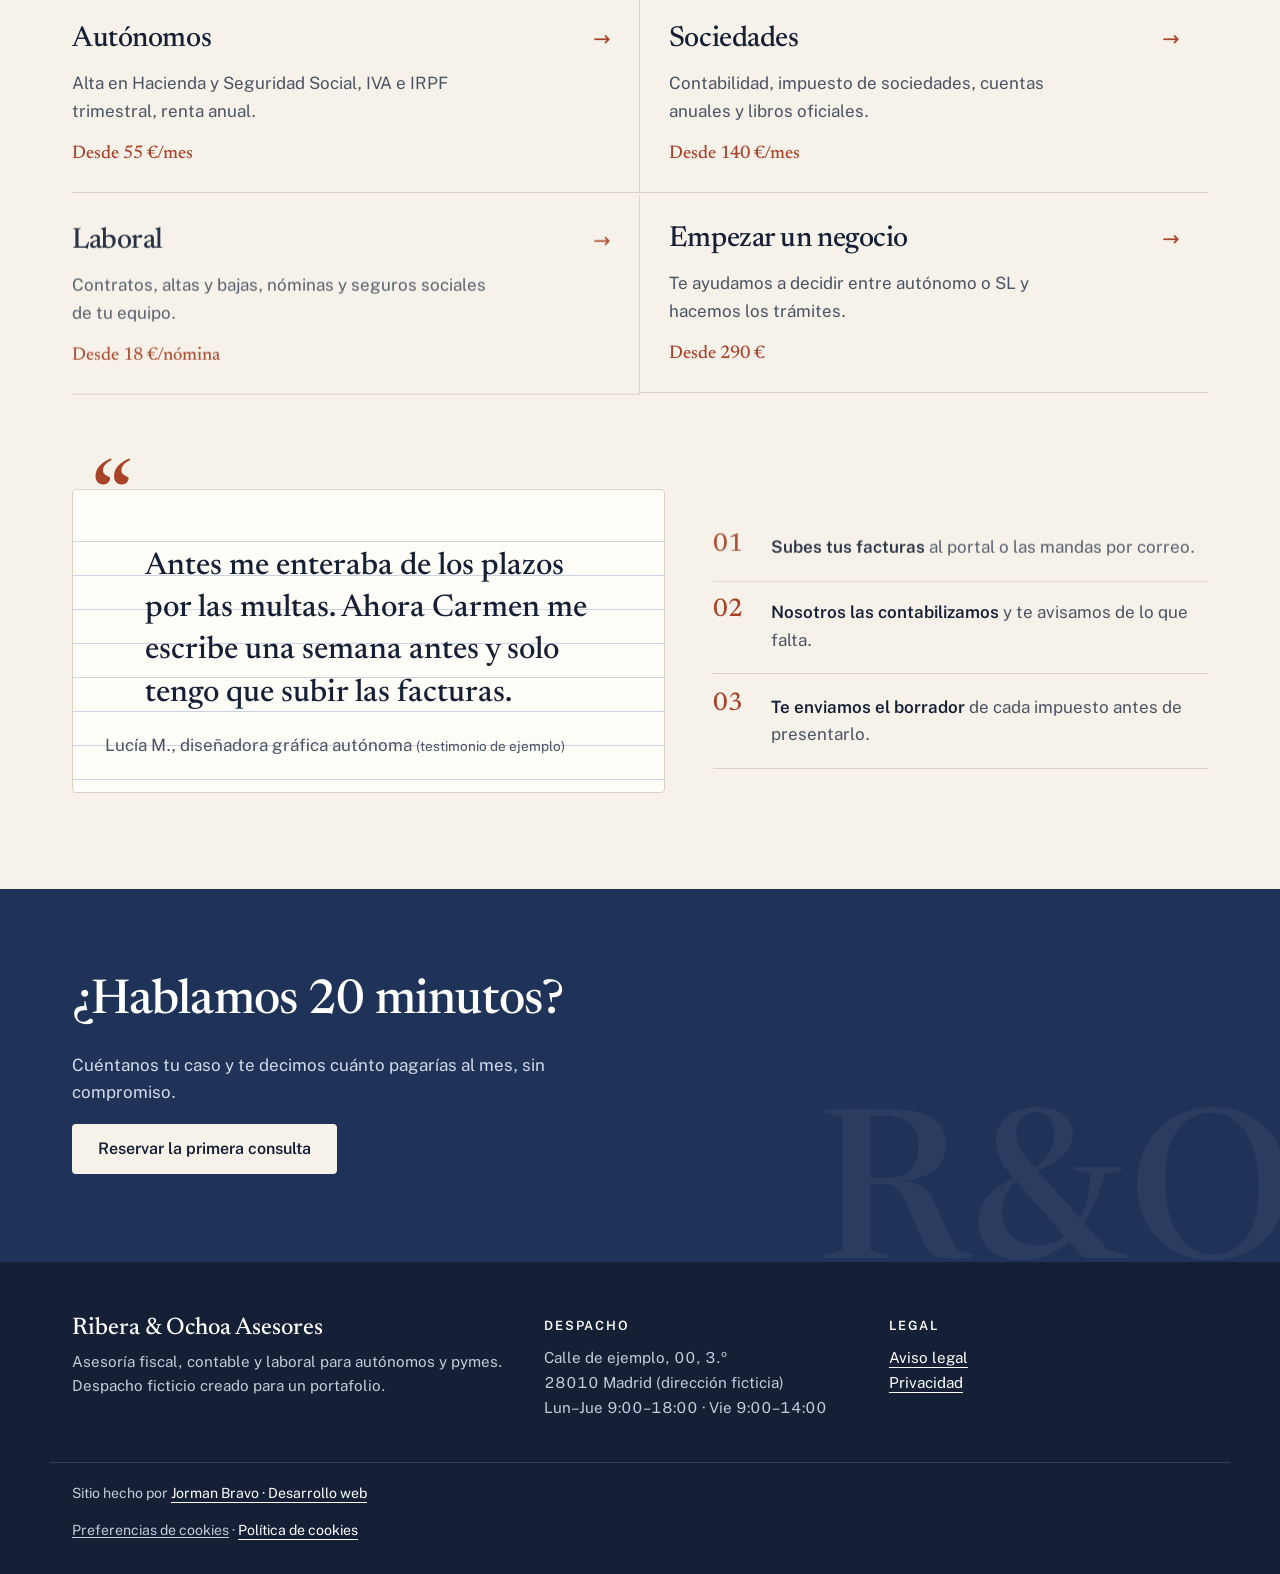
==== commit b6985de0: "Add US English version (/en/): Rivera & Ochoa Tax & Accounting, Denver; ES/EN switch" ====
--- a/index.html
+++ b/index.html
@@ -6,6 +6,8 @@
 <title>Ribera & Ochoa Asesores · Gestoría para autónomos y pymes en Madrid</title>
 <meta name="description" content="Asesoría fiscal, contable y laboral en Chamberí. Cuota fija desde 55 €/mes y primera consulta sin coste. Despacho ficticio de demostración.">
 <link rel="canonical" href="https://jormanbravo.com/demo-asesoria/">
+<link rel="alternate" hreflang="es" href="https://jormanbravo.com/demo-asesoria/">
+<link rel="alternate" hreflang="en" href="https://jormanbravo.com/demo-asesoria/en/">
 <meta http-equiv="Content-Security-Policy" content="default-src 'self'; img-src 'self' data: https://jormanj2b.goatcounter.com; style-src 'self'; script-src 'self' https://gc.zgo.at; font-src 'self'; connect-src 'self' https://jormanj2b.goatcounter.com; object-src 'none'; base-uri 'self'; form-action 'self'">
 <meta name="referrer" content="strict-origin-when-cross-origin">
 <meta name="theme-color" content="#172033">
@@ -19,7 +21,7 @@
 <link rel="icon" href="favicon.svg" type="image/svg+xml">
 <link rel="preload" href="fonts/newsreader-normal-500.woff2" as="font" type="font/woff2" crossorigin>
 <link rel="stylesheet" href="fonts.css">
-<link rel="stylesheet" href="styles.css">
+<link rel="stylesheet" href="styles.css?v=2">
 <script type="application/ld+json">
 {"@context":"https://schema.org","@type":"AccountingService","name":"Ribera & Ochoa Asesores","description":"Asesoría fiscal, contable y laboral para autónomos y pymes en Madrid. Despacho ficticio de demostración.","url":"https://jormanbravo.com/demo-asesoria/","image":"https://jormanbravo.com/demo-asesoria/img/og.jpg","priceRange":"desde 55 € al mes","areaServed":"España","address":{"@type":"PostalAddress","streetAddress":"Calle de ejemplo, 00","addressLocality":"Madrid","postalCode":"28010","addressCountry":"ES"},"openingHoursSpecification":[{"@type":"OpeningHoursSpecification","dayOfWeek":["Monday","Tuesday","Wednesday","Thursday"],"opens":"09:00","closes":"18:00"},{"@type":"OpeningHoursSpecification","dayOfWeek":"Friday","opens":"09:00","closes":"14:00"}],"employee":[{"@type":"Person","name":"Carmen Ribera","jobTitle":"Asesora fiscal"},{"@type":"Person","name":"Javier Ochoa","jobTitle":"Contabilidad y sociedades"},{"@type":"Person","name":"Daniela Paredes","jobTitle":"Laboral y nóminas"}]}
 </script>
@@ -28,7 +30,7 @@
 </head>
 <body data-reveal=".section h2, .svc, .deadlines li, .price-card, .person, .quote, .how li, .mini, .faq details, .contact-info">
 <a class="skip" href="#main">Saltar al contenido</a>
-<div class="demo-bar">Sitio de demostración: despacho ficticio. Diseño y desarrollo de <a href="https://jormanbravo.com/">Jorman Bravo · Desarrollo web</a></div>
+<div class="demo-bar">Sitio de demostración: despacho ficticio. Diseño y desarrollo de <a href="https://jormanbravo.com/">Jorman Bravo · Desarrollo web</a> <a class="lang-switch" href="en/" hreflang="en" lang="en">English</a></div>
 <header class="top">
   <a class="logo" href="./"><span class="mono" aria-hidden="true">R&amp;O</span><span>Ribera &amp; Ochoa<small>Asesores · Madrid</small></span></a>
   <button class="menu-btn" type="button" aria-expanded="false" aria-controls="nav" aria-label="Abrir menú"><span></span><span></span><span></span></button>
--- a/styles.css
+++ b/styles.css
@@ -207,3 +207,8 @@
 .logo small,.stamp-k{font-size:.75rem}
 .skip{display:inline-flex;align-items:center;min-height:44px}
 .nav a{min-height:44px;display:inline-flex;align-items:center}
+
+/* ES/EN */
+.lang-switch{display:inline-block;margin-left:.6rem;padding:.15rem .7rem;border:1px solid currentColor;border-radius:999px;font-weight:600;text-decoration:none;line-height:1.5}
+.lang-switch:hover{text-decoration:underline}
+html[lang="en"] .price-card.featured::before{content:"Most popular"}
